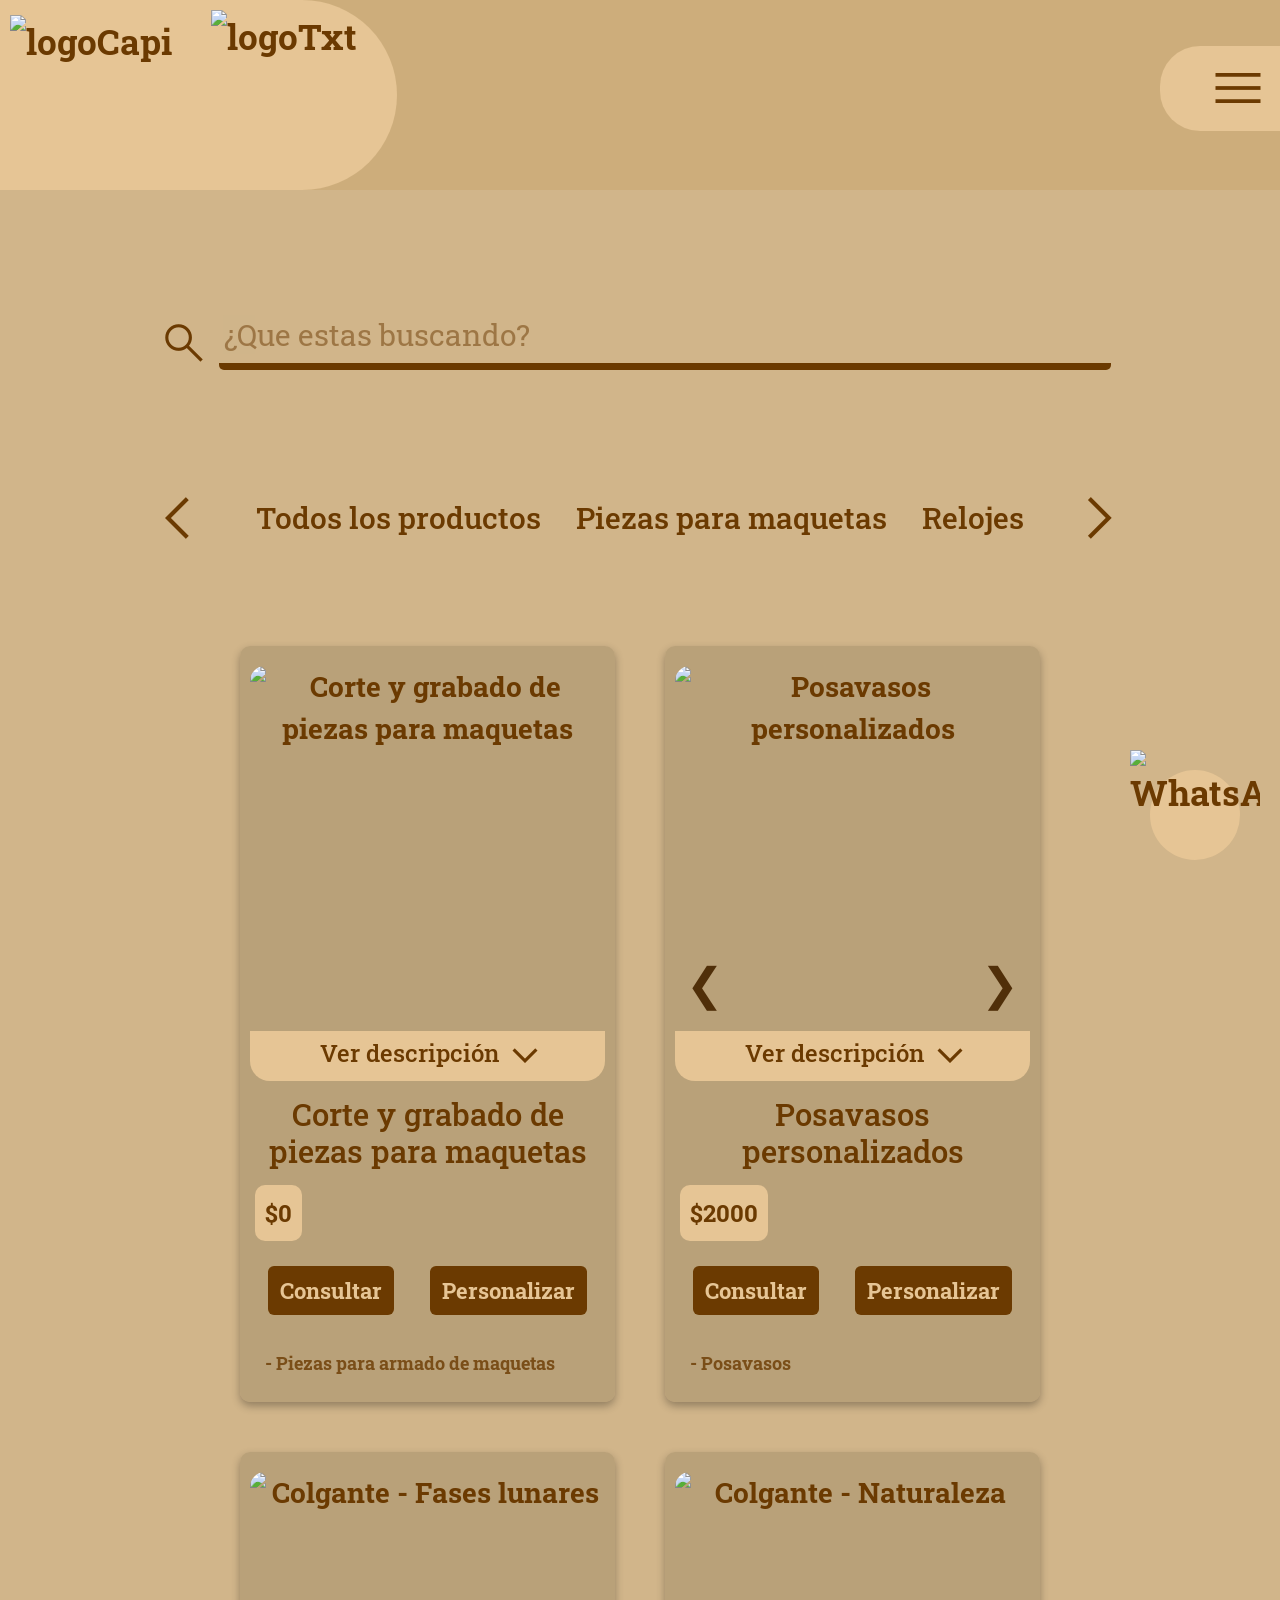
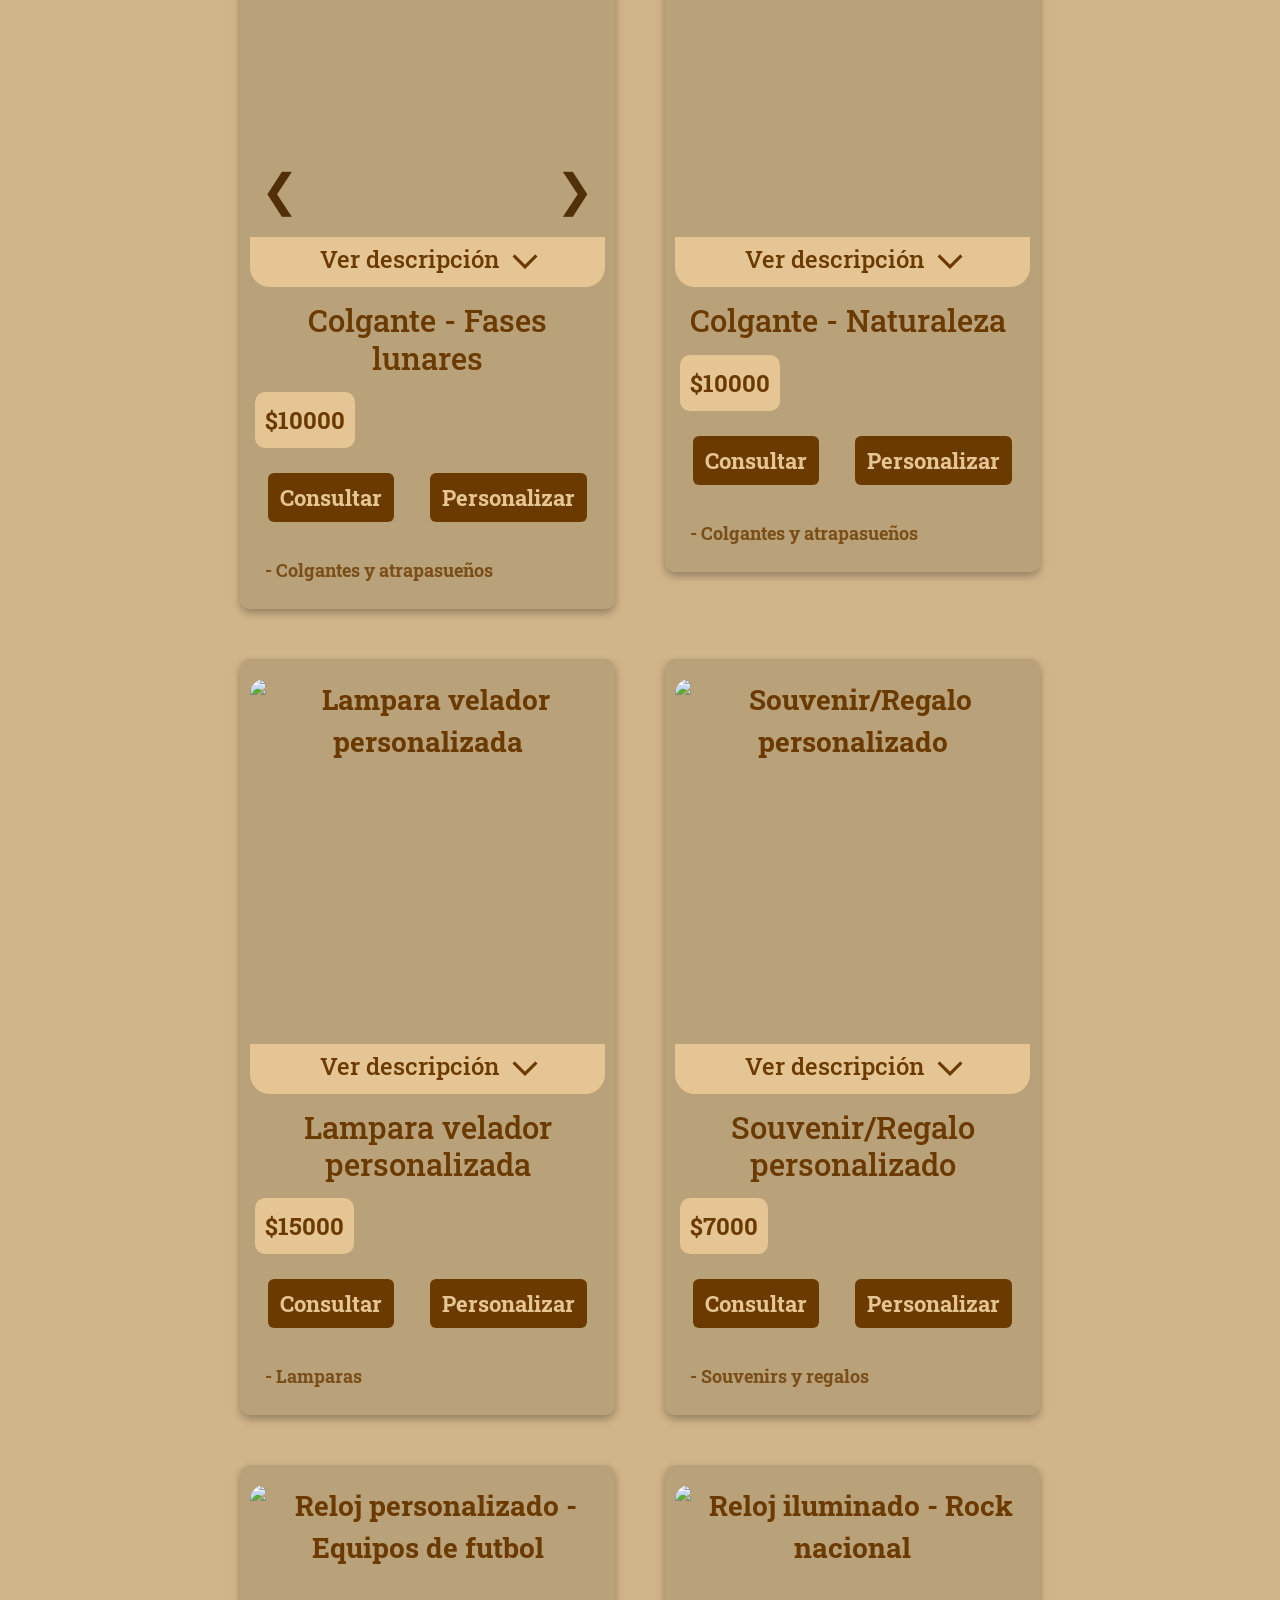
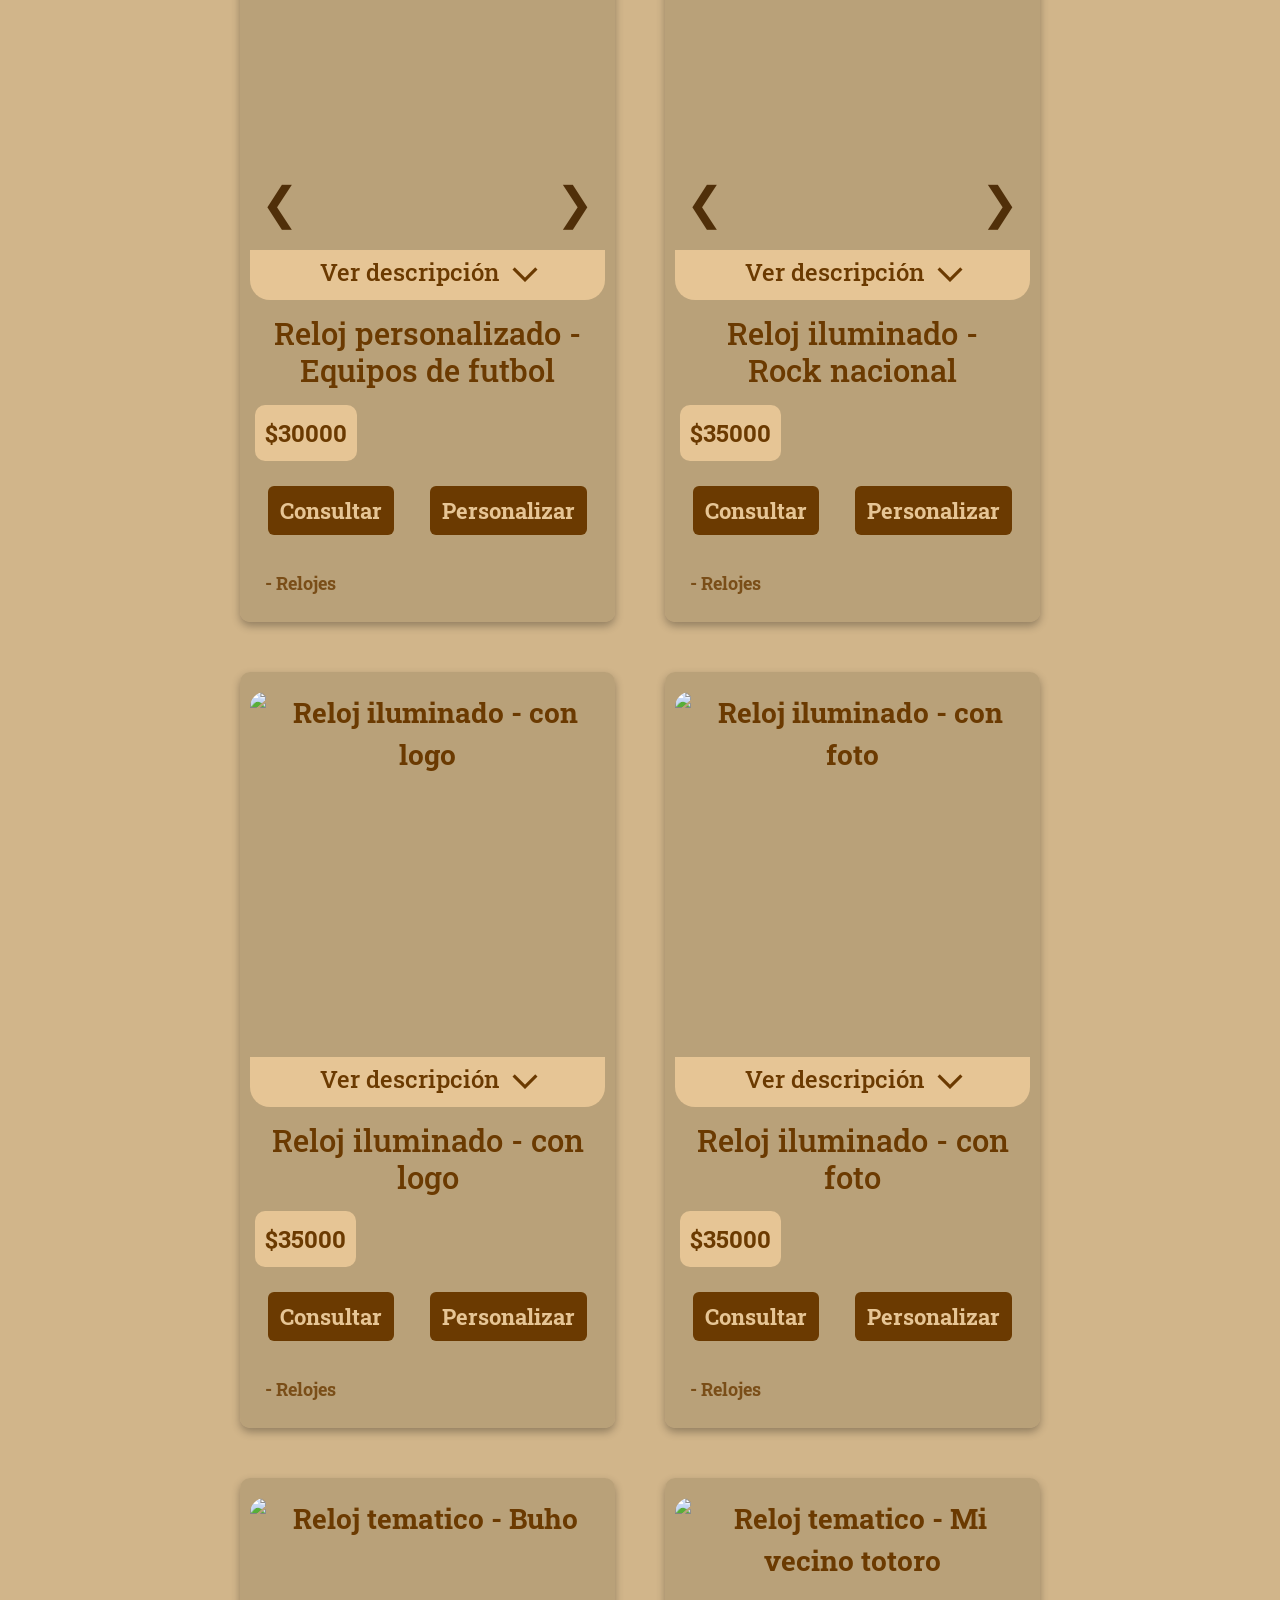
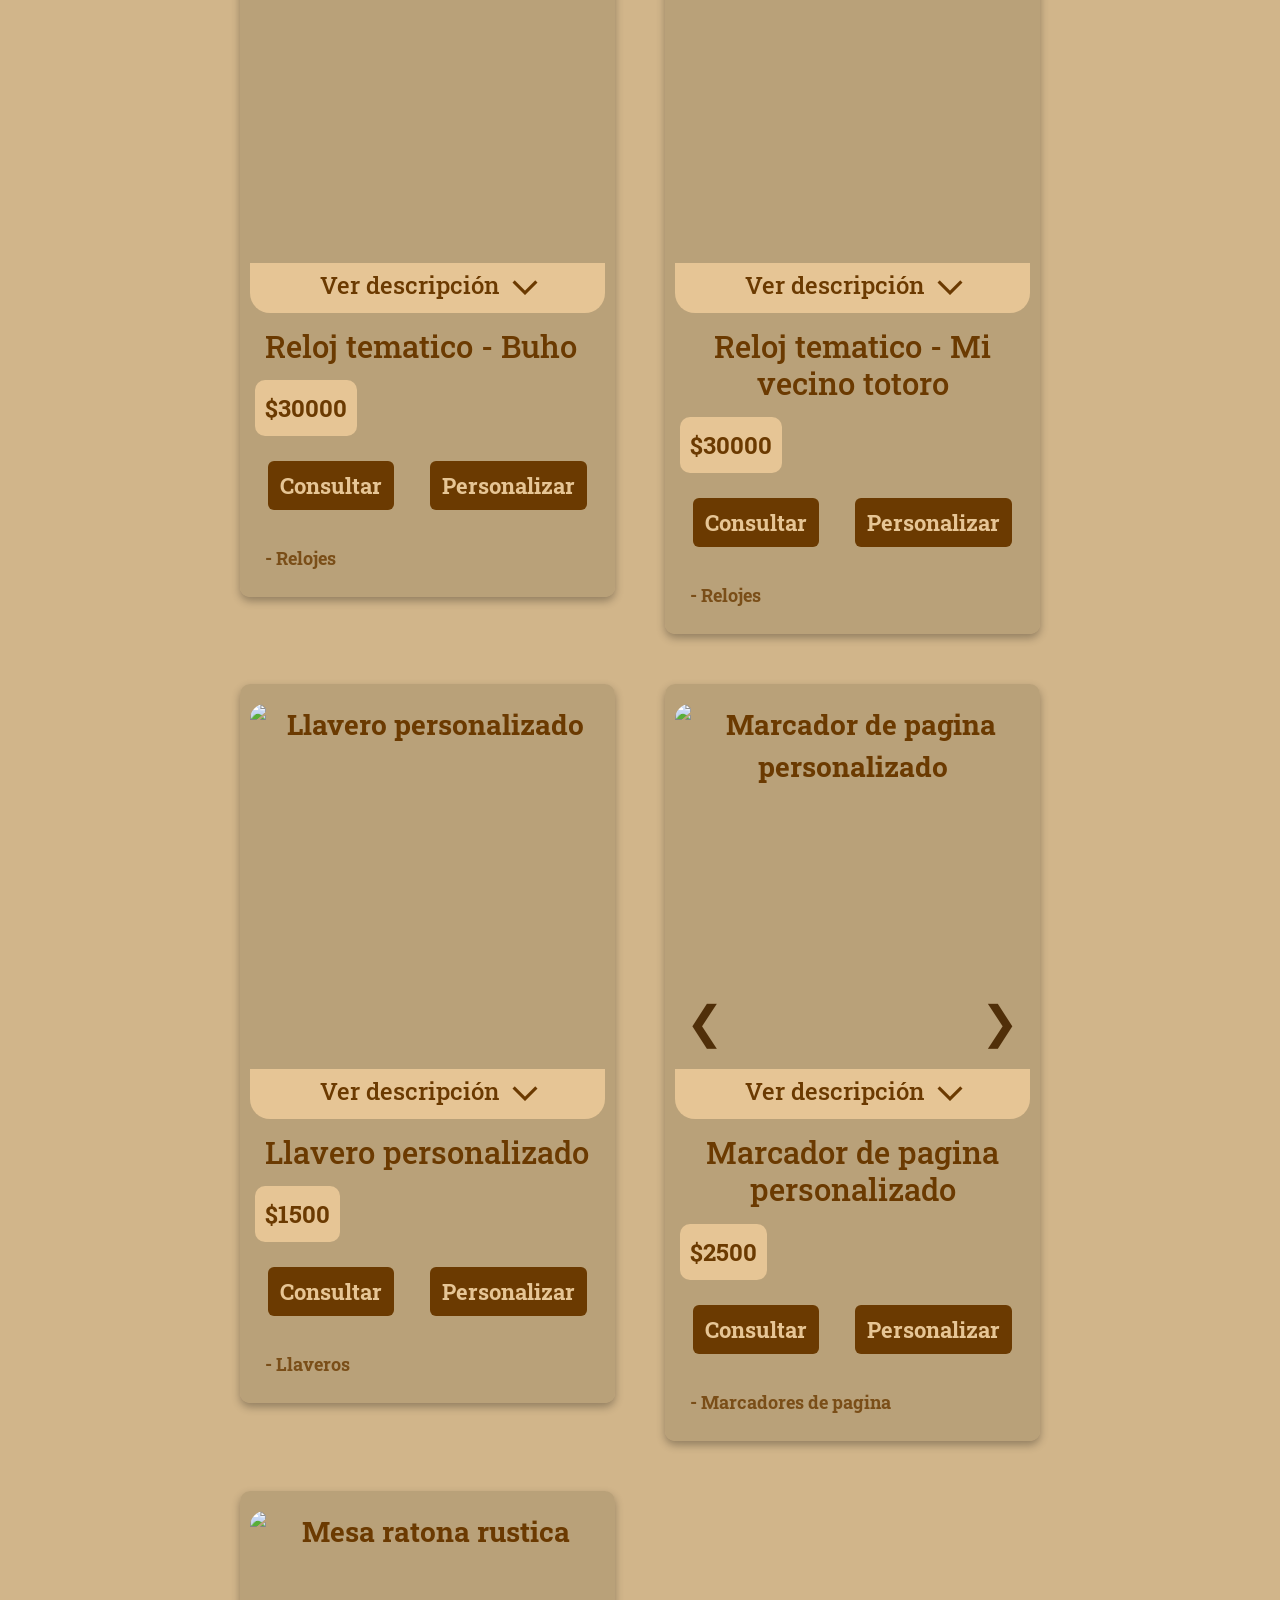
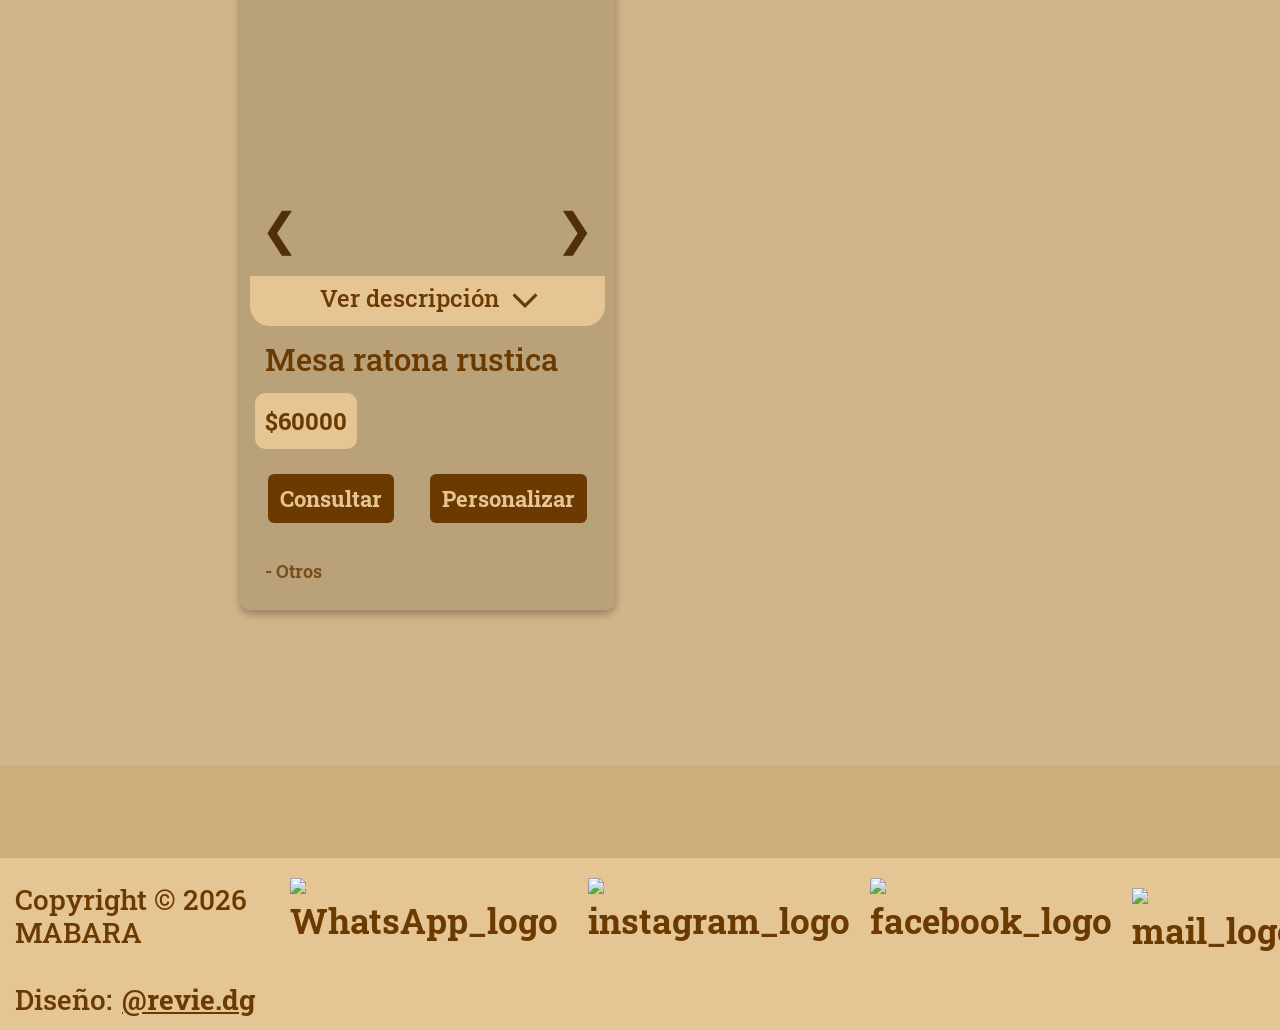
==== index.html @ 56edf9c5 "Create index.html" ====
<!DOCTYPE html>
<html lang="en">

<head>
    <meta charset="UTF-8">
    <meta name="viewport" content="width=device-width, initial-scale=1.0">
    <title>MABARA - Catalogo</title>
    <link rel="icon" type="image/png" sizes="32x32" href="./css/media/logoFavicon.png" />
    <link rel="stylesheet" href="./css/style.css" />

    <link href="https://cdn.jsdelivr.net/npm/bootstrap@5.3.8/dist/css/bootstrap.min.css" rel="stylesheet"
        integrity="sha384-sRIl4kxILFvY47J16cr9ZwB07vP4J8+LH7qKQnuqkuIAvNWLzeN8tE5YBujZqJLB" crossorigin="anonymous">
    <script src="https://cdn.jsdelivr.net/npm/bootstrap@5.3.8/dist/js/bootstrap.bundle.min.js"
        integrity="sha384-FKyoEForCGlyvwx9Hj09JcYn3nv7wiPVlz7YYwJrWVcXK/BmnVDxM+D2scQbITxI"
        crossorigin="anonymous"></script>

    <link href="https://fonts.googleapis.com/css2?family=Material+Symbols+Outlined" rel="stylesheet" />
</head>

<body class="bodyStyle" data-page="index">
    <header id="header">
        <nav>
            <div id="logoCapiNav">
                <a href="/index.html">
                    <img src="./css/media/logoCapi.png" alt="logoCapi" id="logoCapi">
                </a>

                <a href="/index.html">
                    <img src="./css/media/logoTxt.png" alt="logoTxt" id="logoTxt">
                </a>
            </div>
            <ul id="accesosNav">
                <li>
                    <a class="accesos" href="index.html" data-link="index">Inicio</a>
                </li>
                <li>
                    <a class="accesos" href="entregas.html" data-link="entregas">Entregas</a>
                </li>
                <li>
                    <a class="accesos" href="nosotros.html" data-link="nosotros">Nosotros</a>
                </li>
            </ul>
            <ul target="_blank" aria-label="menuIcon" id="menuIconDiv">
                <button id="btnMenuIcon" data-bs-toggle="modal" data-bs-target="#modalMenu"
                    style="background-color: transparent; border: transparent;">
                    <span id="menuIcon" class="material-symbols-outlined">
                        menu
                    </span>
                </button>
            </ul>
            <div id="redesNav">
                <a id="logoWpp" style="font-size: small !important; margin-left: 25px;"
                    href="https://api.whatsapp.com/send/?phone=5491126848312" target="_blank" rel="noopener noreferrer">
                    <img src="./css/media/logoWpp.png" alt="whatsapp" class="redesSociales">
                </a>
                <a style="font-size: small !important;" href="https://www.instagram.com/mabara.ar" target="_blank"
                    rel="noopener noreferrer">
                    <img src="./css/media/logoIg.png" alt="instagram" class="redesSociales">
                </a>
                <a style="font-size: small !important;" href="https://www.facebook.com/mabara.art" target="_blank"
                    rel="noopener noreferrer">
                    <img src="./css/media/logoFb.png" alt="facebook" class="redesSociales"
                        style="width: 65px; height: 55px;">
                </a>
                <a style="font-size: small !important;"
                    href="https://mail.google.com/mail/?view=cm&fs=1&to=mabara.contacto@gmail.com" target="_blank"
                    rel="noopener noreferrer">
                    <img src="./css/media/logoMail.png" alt="gmail" class="redesSociales">
                </a>
            </div>
        </nav>

        <div class="modal fade" id="modalMenu" data-bs-keyboard="false" tabindex="-1"
            aria-labelledby="staticBackdropLabel" aria-hidden="true">
            <div class="modal-dialog modal-dialog-centered">
                <div class="modal-content" style="background-color: #CDAD7B;">
                    <div class="modal-header">
                        <h1 class="modal-title fs-5" id="staticBackdropLabel"
                            style="font-family: 'Roboto Slab', serif; font-size: 28px !important; color: #6B3A01;">
                            Menu</h1>
                        <button data-bs-dismiss="modal" aria-label="Close"
                            style="position: absolute; right: 0; cursor: pointer; background-color: transparent; border: transparent;">
                            <span id="iconCloseModal" class="material-symbols-outlined">
                                close
                            </span>
                        </button>
                    </div>
                    <div class="modal-body">
                        <ul id="accesosNavModal">
                            <li style="padding: 20px;">
                                <a class="accesos" href="index.html" data-link="index">Inicio</a>
                            </li>
                            <li style="padding: 20px;">
                                <a class="accesos" href="entregas.html" data-link="entregas">Entregas</a>
                            </li>
                            <li style="padding: 20px;">
                                <a class="accesos" href="nosotros.html" data-link="nosotros">Nosotros</a>
                            </li>
                        </ul>
                    </div>
                    <div class="modal-footer justify-content-center">
                        <button id="btnCloseModal" data-bs-dismiss="modal" aria-label="Close">Cerrar</button>
                    </div>
                </div>
            </div>
        </div>
    </header>

    <main id="mainDiv">

        <section id="divCatalogo">

            <div id="divSearch">
                <span class="material-symbols-outlined">
                    search
                </span>
                <input id="inputSearch" type="search" placeholder="¿Que estas buscando?">
            </div>

            <div id="divControlesCategorias" style="display: inline-flex; width: 80%;">
                <button id="btnPrevCategoria" class="material-symbols-outlined" onclick="scrollCategorias(-200)">
                    <span id="iconoPrevCat" class="material-symbols-outlined">
                        arrow_back_ios
                    </span>
                </button>
                <div id="divCategorias">
                    <h1 class="categoriaSt item-categoria">Todos los productos</h1>
                    <h1 class="categoriaSt item-categoria">Piezas para maquetas</h1>
                    <h1 class="categoriaSt item-categoria">Relojes</h1>
                    <h1 class="categoriaSt item-categoria">Lamparas</h1>
                    <h1 class="categoriaSt item-categoria">Llaveros</h1>
                    <h1 class="categoriaSt item-categoria">Marcadores de pagina</h1>
                    <h1 class="categoriaSt item-categoria">Porta celulares</h1>
                    <h1 class="categoriaSt item-categoria">Posavasos</h1>
                    <h1 class="categoriaSt item-categoria">Colgantes y atrapasueños</h1>
                    <h1 class="categoriaSt item-categoria">Souvenirs y regalos</h1>
                    <h1 class="categoriaSt item-categoria">Otros</h1>
                </div>
                <button id="btnNextCategoria" class="material-symbols-outlined" onclick="scrollCategorias(200)">
                    <span id="iconoNextCat" class="material-symbols-outlined">
                        arrow_forward_ios
                    </span>
                </button>
            </div>


            <div id="productosContainer" class="productos"></div>

            <dialog id="lightboxNativo"
                style="border:none; border-radius:12px; padding:0; background: transparent; overflow: hidden;">
                <div style="position:relative; display: flex; flex-direction: column; align-items: center;">
                    <span id="cerrarLightbox"
                        style="position:absolute; right:15px; top:5px; cursor:pointer; font-size:40px; color: red; z-index: 10;">&times;</span>
                    <img id="imgGrande" src=""
                        style="max-width:95vw; max-height:90vh; object-fit: contain; display:block; border-radius: 8px;">
                </div>
            </dialog>

            <div id="sinResultados" class="mt-5">
                <h1 style="width: 100%;" class="titulo-error">No se encontró ningún producto :(</h1>
                <p id="txtSecundarioSr">Intenta con otra categoría o busca otra cosa.</p>
            </div>

        </section>

    </main>

    <footer id="footer">
        <div id="copyrightDiv">
            <h1 style="width: 100%; padding: 15px; font-size: 28px !important;">Copyright © 2026
                MABARA<br><br>Diseño:<a style="font-size: 28px !important; text-decoration: underline !important;"
                    href="https://www.instagram.com/revie.dg" target="_blank" rel="noopener noreferrer">@revie.dg</a>
            </h1>
            <div style="display: inline-flex; padding-right: 60px;">
                <a href="https://api.whatsapp.com/send/?phone=5491126848312" target="_blank" rel="noopener noreferrer">
                    <img class="redesSociales" src="./css/media/logoWpp.png" alt="WhatsApp_logo"
                        style="width: 50px; height: 50px; margin-bottom: 45px;">
                </a>
                <a href="https://www.instagram.com/mabara.ar" target="_blank" rel="noopener noreferrer">
                    <img class="redesSociales" src="./css/media/logoIg.png" alt="instagram_logo"
                        style="width: 60px; height: 55px; padding-left: 10px; margin-bottom: 45px;">
                </a>
                <a href="https://www.facebook.com/mabara.art" target="_blank" rel="noopener noreferrer">
                    <img class="redesSociales" src="./css/media/logoFb.png" alt="facebook_logo"
                        style="width: 65px; height: 55px; margin-bottom: 45px;">
                </a>
                <a href="https://mail.google.com/mail/?view=cm&fs=1&to=mabara.contacto@gmail.com" target="_blank"
                    rel="noopener noreferrer">
                    <img class="redesSociales" src="./css/media/logoMail.png" alt="mail_logo"
                        style="width: 50px; height: 50px; padding-top: 10px; margin-bottom: 45px;">
                </a>
            </div>
        </div>
    </footer>

    <a id="wpp" href="https://api.whatsapp.com/send/?phone=5491126848312&text&type=phone_number&app_absent=0"
        class="whatsapp-float" target="_blank" aria-label="Chat en WhatsApp">
        <img src="./css/media/logoWppFixed.png" alt="WhatsApp" loading="lazy">
    </a>

    <a target="_blank" aria-label="toTopIcon">
        <span id="toTopIcon" class="material-symbols-outlined toTopIcon">
            arrow_upward
        </span>
    </a>

    <script src="./code.js"></script>
</body>

</html>
---- css/style.css ----
@import url('https://fonts.googleapis.com/css2?family=Roboto+Slab:wght@100..900&family=Rokkitt:ital,wght@0,100..900;1,100..900&display=swap');

.bodyStyle {
    background-color: #D1B58A;
    /* acomodar el foooter */
    min-height: 100vh;
    display: flex;
    flex-direction: column;
    position: relative;
}

.activo {
    color: #E6C595 !important;
    background-color: #6B3A01 !important;
    padding: 15px;
    border-radius: 15px;
}

#header {
    background-color: #CDAD7B;
    width: 100%;
    height: 190px;
    top: 0;
    left: 0;
    right: 0;
    position: absolute;
    display: flex;
}

#logoCapiNav {
    position: absolute;
    left: 0;
    height: 100%;
    width: max-content;
    background-color: #E6C595;
    border-top-right-radius: 95px;
    border-bottom-right-radius: 95px;
}

#logoCapi {
    height: 85%;
    width: auto;
    margin-top: 15px;
}

#logoTxt {
    height: 35%;
    width: auto;
    margin-top: 5px;
    margin-left: 10px;
    padding-right: 30px;
}

a,
ul {
    list-style: none;
    text-decoration: none !important;
    color: #6B3A01 !important;
    font-size: 35px;
    font-family: 'Roboto Slab', serif;
    font-weight: 700;
    border-radius: 15px;
    padding: 10px;
    transition: all 0.4s ease;
}

.accesos:hover {
    color: #E6C595 !important;
    background-color: #6B3A01 !important;
    padding: 15px;
    border-radius: 15px;
}

#accesosNavModal{
    display: flex;
    flex-direction: column;
    align-items: center;
    justify-content: center;
}

#menuIconDiv {
    display: none;
    position: absolute;
    right: 0;
    top: 24%;
    height: 45%;
    width: min-content;
    max-width: 200px;
    background-color: #E6C595;
    border-bottom-right-radius: 0px;
    border-top-right-radius: 0px;
    border-top-left-radius: 40px;
    border-bottom-left-radius: 40px;
    align-items: center;
    justify-content: center;
    cursor: pointer;
}

#menuIcon {
    display: flex;
    font-size: 60px !important;
    color: #6B3A01 !important;
    cursor: pointer;
    margin-left: 10%;
    transition: all 0.3s ease;
    border-radius: 15px;
    padding: 3px;
}

#menuIcon:hover {
    scale: 0.92;
}

#btnMenuIcon:focus {
    outline: none !important;
    box-shadow: none !important;
}

#accesosNav {
    position: absolute;
    margin-left: 650px;
    display: flex;
    align-items: center;
    gap: 65px;
    margin-top: 60px;
}

#accesosNavMobile {
    display: none;
    background-color: #CDAD7B;
    width: 100%;
    height: max-content;
    margin-top: 290px;
    border-radius: 0px;
    text-align: center;
    align-items: center;
}

#redesNav {
    position: absolute;
    right: 0;
    top: 115px;
    display: flex;
    width: max-content;
    height: 75px;
    background-color: #E6C595;
    margin-top: 75px;
    border-bottom-left-radius: 40px;
}

.redesSociales {
    height: 90%;
    width: auto;
    transition: all 0.3s ease;
}

.redesSociales:hover {
    transform: scale(1.15);
}

#mainDiv {
    display: flex;
    flex-direction: column;
    width: 100%;
    height: max-content;
    /* Ajustado para que no choque con el header */
    margin-bottom: 350px;
    justify-content: center;
    align-items: center;
    /* Esto centra verticalmente el slide */
    text-align: center;
    padding: 20px;
    /* Un poco de aire a los costados en celular */
}

#slideDiv {
    display: flex;
    flex-direction: column;
    justify-content: center;
    /* Centra contenido verticalmente */
    align-items: center;
    /* RESPONSIVIDAD: */
    width: 90%;
    /* Ocupa todo lo disponible... */
    max-width: 570px;
    /* ...hasta llegar a 700px */
    height: auto;
    /* Altura automática según el contenido */
    padding-bottom: 40px;
    /* Espacio para el texto de abajo */
    background-color: #b09871be;
    border-radius: 45px;
    box-shadow: 0 10px 20px rgba(0, 0, 0, 0.1);
    /* Sombra suave opcional */
    margin-top: 350px;
    margin-bottom: 350px;
}

#tituloSlide {
    color: #6B3A01;
    font-size: 30px !important;
    font-family: 'Roboto Slab', serif;
    padding-top: 70px;
}

.imgTxt {
    color: #6B3A01;
    font-size: 15px;
    font-family: 'Roboto Slab', serif;
    padding: 10px;
}

h5 {
    color: #6B3A01 !important;
    font-size: 30px !important;
    font-family: 'Roboto Slab', serif;
    padding: 7px;
    width: max-content;
    background-color: #CDAD7B;
    border-radius: 10px;
}

h1 {
    color: #6B3A01 !important;
    font-size: 30px !important;
    font-family: 'Roboto Slab', serif;
    margin: 0;
    /* elimina el espacio extra por defecto */
    padding: 5px 10px;
    /* menos padding vertical */
    width: max-content;
}

/* Quitamos el ancho fijo del item para que la animación sea fluida */
.imgSlide {
    /* Quitamos el padding gigante de 70px que achicaba mucho la foto */
    width: 100%;
    max-width: 650px;
    /* Tamaño máximo de la foto en escritorio */
    height: auto;
    max-height: 600px;
    /* Para que no sean eternas de alto */
    object-fit: contain;
    /* Asegura que se vea la foto entera */
    margin: 0 auto;
    /* Centrar */
    padding: 20px;
    /* Padding más moderado */
    border-radius: 60px !important;
    /* Bordes un poco redondeados a la foto */
    padding: 70px;
}

#textoFooter {
    color: #6B3A01;
    font-family: 'Roboto Slab', serif;
    font-weight: bold;
    font-size: 30px;
    margin-top: 10px;
    margin-bottom: 20px;
    background-color: #E6C595;
    width: 85%;
    border-radius: 25px;
    padding: 20px;
}

#divCatalogo {
    margin-top: 350px;
    width: 100%;
    height: max-content;
    display: flex;
    flex-direction: column;
    text-align: center;
    align-items: center;
    justify-content: center;
    justify-items: center;
}

.material-symbols-outlined {
    color: #6B3A01 !important;
    font-size: 50px !important;
    cursor: default;
}

#inputSearch {
    height: 55px;
    width: 80%;
    border: none;
    border-bottom: 7px solid #6B3A01;
    border-radius: 5px;
    margin: 10px;
    background-color: transparent;
    font-size: 30px;
    color: #6B3A01;
    font-family: 'Roboto Slab', serif;
    padding-left: 5px;
    padding-bottom: 10px;
}

#inputSearch:focus {
    outline: none !important;
}

#inputSearch::placeholder {
    color: #6b3a0196;
    font-size: 30px;
    opacity: 0.85;
}

#divSearch {
    display: flex;
    align-items: center;
    text-align: center;
    justify-content: center;
    width: 90%;
}

#divFiltrado {
    display: flex;
    height: min-content;
    width: min-content;
    background-color: #b098716c;
    margin-top: 60px;
    text-align: center;
    align-items: center;
    justify-content: center;
    justify-items: center;
    padding: 25px;
    border-radius: 50px;
}

.radioInpsSt {
    display: flex;
    border: 4px solid #6B3A01;
    border-radius: 10px;
    padding: 20px;
    width: max-content;
    height: auto;
    color: #6B3A01;
    font-family: 'Roboto Slab', serif;
    font-weight: 700;
    font-size: 25px;
    margin-left: 20px;
}

.form-check-input {
    outline: none !important;
    /* Elimina el borde azul al enfocar */
    box-shadow: none !important;
    /* Elimina la sombra al enfocar */
    border-color: #8B7B53 !important;
    cursor: pointer;
}

.form-check-input:checked {
    background-color: #6B3A01 !important;
    border: 2px solid #E6C595 !important;
}

.categoriaSt {
    border-radius: 10px;
    height: min-content;
    white-space: wrap;
    margin: 0;
    padding: 10px;
    transition: all 0.3s ease;
}

.categoriaSt:hover {
    background-color: #6B3A01 !important;
    color: #E6C595 !important;
    cursor: pointer;
    border-radius: 10px;
    padding: 10px;
    white-space: nowrap;
}

#btnNextCategoria {
    margin-left: 20px;
    padding-top: 100px;
    background-color: transparent;
    border: none;
}

#btnPrevCategoria {
    margin-right: 20px;
    padding-top: 100px;
    background-color: transparent;
    border: none;
}

#btnNextCategoria:focus,
#btnPrevCategoria:focus {
    outline: none !important;
    box-shadow: none !important;
}

#iconoPrevCat {
    cursor: pointer;
    padding: 5px;
    padding-left: 15px;
    border-radius: 40px;
    transition: all 0.3s ease;
}

#iconoPrevCat:hover {
    scale: 1.2;
}


#iconoNextCat {
    cursor: pointer;
    padding: 5px;
    padding-left: 15px;
    border-radius: 40px;
    transition: all 0.3s ease;
}

#iconoNextCat:hover {
    scale: 1.2;
}

/* El contenedor principal de las categorías */
#divCategorias {
    margin-top: 100px;
    display: flex;
    /* Alinea los items en una fila */
    overflow-x: auto;
    /* Permite el scroll horizontal */
    overflow-y: hidden;
    /* Evita scroll vertical accidental */
    white-space: nowrap;
    /* Obliga a los items a quedarse en una sola línea */
    gap: 15px;
    /* Espacio entre cada categoría */
    padding: 10px 5px;
    /* Espacio para que no respire contra los bordes */

    /* Mejora el scroll en móviles */
    scroll-snap-type: x mandatory;
    scroll-behavior: smooth;
    -webkit-overflow-scrolling: touch;
}

/* Los items individuales (links o botones) */
.item-categoria {
    flex: 0 0 auto;
    /* IMPORTANTE: evita que los botones se achiquen */
    scroll-snap-align: start;
    /* Hace que el item "encaje" al scrollear */
    display: inline-block;
}

/* Para Chrome, Safari y Opera */
#divCategorias::-webkit-scrollbar {
    display: none;
}

/* Para IE, Edge y Firefox */
#divCategorias {
    -ms-overflow-style: none;
    /* IE and Edge */
    scrollbar-width: none;
    /* Firefox */
}

#btnCloseModal{
    font-family: 'Roboto Slab', serif;
    font-size: 25px;
    background-color: transparent;
    border: 2px solid #6B3A01;
    padding: 15px;
    color: #6B3A01;
    border-radius: 10px;
    transition: all 0.3s ease;
    font-weight: 700;
}

#btnCloseModal:hover {
    background-color: #6B3A01;
    color: #E6C595 !important;
    border: 2px solid #6B3A01;
}

#btnViewCategorias {
    font-family: 'Roboto Slab', serif;
    margin-top: 70px;
    font-size: 24px;
    font-weight: 600;
    padding: 10px;
    color: #E6C595;
    background-color: #6B3A01;
    border: none;
    border-radius: 15px;
    box-shadow: 0 4px 8px rgba(0, 0, 0, 0.3);
    transition: all 0.3s ease;
}

#btnViewCategorias:hover {
    transform: scale(0.95);
}

#iconCloseModal{
    cursor: pointer;
    transition: all 0.3s ease;
}

#iconCloseModal:hover{
  rotate: 90deg;
}

/* css productos */

.categoriaTag {
    display: flex;
    font-size: 18px;
    color: #6B3A01;
    opacity: 0.8;
    margin-top: 10px;
    padding: 15px;
}

.productos {
    margin-top: 60px;
    display: grid;
    gap: 50px;
    flex-wrap: wrap;
    /* permite que se apilen en varias filas */
    justify-content: center;
    padding: 30px;
}

.producto {
    position: relative;
    flex: 1 1 150px;
    /* ocupa mínimo 200px y se adapta */
    max-width: 350px;
    height: max-content;
    background-color: #b09871b0;
    border-radius: 10px;
    padding: 15px;
    text-align: center;
    justify-items: center;
    cursor: default;
    transition: transform 0.3s ease;
    font-family: 'Roboto Slab', serif;
    font-weight: 700;
    color: #6B3A01;
    font-size: 28px !important;
    padding: 10px;
    box-shadow: 0 4px 8px rgba(0, 0, 0, 0.3);
}

.producto:hover {
    transform: scale(1.03);
    box-shadow: 0 8px 16px rgba(0, 0, 0, 0.4);
}

.descProducto {
    width: 100%;
    height: max-content;
    background-color: #E6C595;
    text-align: center;
    border-bottom-right-radius: 20px;
    border-bottom-left-radius: 20px;
}

.descProducto:hover {
    cursor: pointer !important;
    border: 2px solid #6B3A01 !important;
    border-top: 0px !important;
}

.descProducto:hover .iconoDescProducto {
    cursor: pointer !important
}

/* Esto oscurece el fondo cuando el modal está abierto */
#lightboxNativo::backdrop {
    background-color: rgba(0, 0, 0, 0.61);
    backdrop-filter: blur(4px);
}

.txtDesc {
    font-size: 20px !important;
    padding: 15px;
    width: 95%;
    /* Ocupa el ancho disponible */

    text-align: start !important;

    /* 2. Control de apilamiento (envoltura) */
    white-space: pre-line;
    /* Asegura que el texto salte de línea */
    overflow-wrap: break-word;
    /* Rompe palabras largas si es necesario */
    word-break: break-word;
    /* Compatibilidad adicional */

    /* 3. Opcional: Box-sizing */
    box-sizing: border-box;
    /* Asegura que el padding no agrande el ancho total */

    display: none;
    /* Oculto por defecto */

    /* --- CAMBIOS PARA QUE FLOTE --- */
    position: absolute;
    /* Lo saca del flujo y deja de empujar */
    z-index: 100;
    /* Asegura que esté por encima de los botones */
    left: 0;
    /* Alineado a la izquierda del padre */
    background-color: #E6C595;
    /* Usa el mismo color beige de tu card */
    border-radius: 20px;
    /* Opcional: para que combine con las esquinas */
    box-shadow: 0px 10px 15px rgba(0, 0, 0, 0.1);
    /* Opcional: para dar efecto de profundidad */

    /* centrado*/
    left: 0;
    right: 0;
    margin: 0 auto;

    margin-top: 10px;
}

.txtDesc:hover {
    border: 1px solid #6B3A01 !important;
}

#descIconYTextoDiv {
    display: inline-flex;
    cursor: pointer !important
}

#btnTxtVerDesc {
    padding-top: 8px;
    padding-left: 15px;
    font-size: 24px !important;
    cursor: pointer !important;
}

.producto img {
    left: 0;
    width: 100%;
    height: 365px;
    border-top-right-radius: 15px;
    border-top-left-radius: 15px;
    margin-top: 10px;
}

.producto img:hover {
    cursor: zoom-in;
}

.producto p {
    padding: 10px;
    margin: 5px;
    background-color: #E6C595;
    border-radius: 10px;
    width: max-content;
    font-size: 24px !important;
}

.producto h2 {
    padding: 10px;
    margin: 5px;
    border-radius: 10px;
    width: fit-content;
    font-size: 31px !important;
}

.botones {
    display: flex;
    justify-content: space-around;
    margin-top: 15px;
}

.btnProducto {
    background-color: #6B3A01;
    color: #E6C595 !important;
    padding: 8px 12px;
    border-radius: 6px;
    text-decoration: none;
    transition: all 0.3s ease;
    margin: 10px;
    font-size: 22px !important;
}

.btnProducto:hover {
    transform: scale(0.93);
}

.whatsapp-float {
    position: fixed;
    bottom: 40px;
    right: 40px;
    z-index: 999;
    background-color: #E6C595;
    width: 90px;
    height: 90px;
    border-radius: 50%;
    display: flex;
    justify-content: center;
    align-items: center;
    transition: transform 0.3s ease;
}

.whatsapp-float img {
    width: 130px;
    height: 130px;
}

.whatsapp-float:hover {
    transform: scale(1.1);
}

.fade-slide {
    animation: fadeSlide 0.5s ease-in-out;
}

@keyframes fadeSlide {
    from {
        opacity: 0;
        transform: translateX(30px);
    }

    to {
        opacity: 1;
        transform: translateX(0);
    }
}

#toTopIcon {
    background-color: #6B3A01;
    border-radius: 60%;
    font-size: 55px !important;
    padding: 5px;
    cursor: pointer;
    position: fixed;
    color: #E6C595 !important;
    right: 50px;
    bottom: 150px;
    transition: all 0.3s ease;
}

#toTopIcon:hover {
    transform: scale(0.93);
}

.titulo-error {
    color: #6B3A01;
    font-family: 'Roboto Slab', serif;
    font-size: 40px;
    font-weight: bold;
    flex-wrap: wrap;
}

#sinResultados {
    display: none;
    background-color: #b0987148;
    padding: 20px;
    border-radius: 25px;
    max-width: 90%;
    text-align: center;
    justify-content: center;
    align-items: center;
}

#txtSecundarioSr {
    color: #6B3A01;
    font-family: 'Roboto Slab', serif;
    font-size: larger;
}

#footer {
    position: absolute;
    bottom: 0;
    width: 100%;
    background-color: #CDAD7B;
    height: 265px;
    display: flex;
}

#copyrightDiv {
    margin-top: auto;
    display: inline-flex;
    bottom: 0;
    left: 0;
    width: max-content;
    height: 65%;
    background-color: #E6C595;
    border-top-right-radius: 70px;
    text-align: left;
    padding-top: 10px;
}

#mainDivNosotros {
    display: flex;
    align-items: center;
    justify-content: center;
    text-align: center;
    margin-bottom: 100px;
}

#divMainContacto {
    display: flex;
    flex-direction: column;
    width: 35%;
    text-align: center;
    align-items: center;
    margin-right: 10%;
}

#divContactoRedes {
    display: flex;
    flex-direction: column;
    margin-top: 50px;
    background-color: #6b3a01;
    align-items: center;
    padding: 15px;
    border-radius: 35px;
    width: 100%;
}

.listaRedesContacto {
    color: #6B3A01 !important;
    background-color: #E6C595;
    font-size: 28px;
    width: max-content;
    padding: 15px;
}

#divMainMe {
    margin-top: 70px;
    margin-bottom: 450px;
    width: 80%;
    height: max-content;
    background-color: #6b3a011c;
    align-items: center;
    border-radius: 45px;
}

.divPuntoDeEncuentro {
    margin-left: 5%;
    margin-right: 5%;
    padding: 10px;
    width: 90%;
    height: max-content;
    background-color: #E6C595;
    text-align: start;
    border-radius: 25px;
    margin-top: 10px;
}

.titulosEntregasSt {
    background-color: #E6C595;
    padding: 10px;
    font-size: 30px !important;
    margin-top: 50px;
    border-radius: 15px;
    width: max-content;
    margin-left: 5%;
    margin-right: 5%;
    text-align: center;
}

.img-container {
    position: relative;
    width: 100%;
}

.img-producto-principal {
    width: 100%;
    display: block;
    cursor: pointer;
}

.flecha-nav {
    height: min-content;
    position: absolute;
    top: 50%;
    transform: translateY(420%);
    transition: all 0.3s ease;
    background: transparent;
    color: #502f09;
    border: none;
    cursor: pointer;
    font-size: 45px;
}

.flecha-nav:hover {
    color: #E6C595;
}

.flecha-izq {
    left: 5px;
}

.flecha-der {
    right: 5px;
}

#tituloNosDiv {
    width: 100%;
    height: min-content;
    margin-top: 350px;
    text-align: center;
}

#tituloNos {
    color: #6B3A01;
    font-family: 'Roboto Slab', serif;
    font-weight: 600;
}

/* Celulares (pantallas de tamaño chico) */
@media (min-width: 0px) and (max-width: 760px) {
    #redesNav {
        /*
        width: 100%;
        height: auto;
        align-items: center;
        justify-content: center;
        padding: 10px;
        border-radius: 0px;
        */
        display: none;
    }

    .producto {
        max-width: 325px;
    }

    .redesSociales {
        width: 55px;
        /* tamaño fijo para íconos */
        height: auto;
    }

    #menuIconDiv {
        display: flex;
    }

    #accesosNav {
        display: none;
    }

    #logoCapiNav {
        height: 100%;
    }

    #logoCapi {
        height: 60%;
        margin-top: 20%;
    }

    #logoTxt {
        display: none;
        /*
        margin-top: 60px;
        padding-right: 30px;
        */
    }

    #mainDiv {
        margin-top: 200px;
        margin-bottom: 450px;
    }

    #tituloSlide {
        font-size: 24px !important;
        width: fit-content;
        /* Título más chico en celular */
        padding-top: 30px;
    }

    #textoFooter {
        font-size: 24px;
    }

    #slideDiv {
        width: 85%;
        /* En celular ocupa casi todo el ancho */
        border-radius: 30px;
        margin-top: 150px;
        margin-bottom: 400px;
    }

    #divSearch {
        display: flex;
    }

    .item-categoria {
        /* --- LA CLAVE PARA QUE NO SE CORTEN --- */
        white-space: normal;
        /* Permite que el texto largo use 2 renglones */
        text-align: center;
        /* Centra el texto si se divide en dos líneas */
        max-width: 140px;
        /* Limita el ancho para forzar el salto de línea en nombres largos */
        line-height: 1.2;
        /* Reduce el espacio entre renglones del mismo item */
        font-size: 18px !important;
        /* Un tamaño más manejable para celulares */
    }

    .item-categoria:hover {
        /* --- LA CLAVE PARA QUE NO SE CORTEN --- */
        white-space: normal;
        /* Permite que el texto largo use 2 renglones */
        text-align: center;
        /* Centra el texto si se divide en dos líneas */
        max-width: 140px;
        /* Limita el ancho para forzar el salto de línea en nombres largos */
        line-height: 1.2;
        /* Reduce el espacio entre renglones del mismo item */
        font-size: 18px !important;
        /* Un tamaño más manejable para celulares */
    }

    #divControlesCategorias {
        width: 100% !important;
    }

    #divCategorias {
        width: 100% !important;
        font-size: 15px !important;
        margin-top: 50px;
    }

    #btnNextCategoria {
        padding-top: 50px;
    }

    #btnPrevCategoria {
        padding-top: 50px;
    }

    .imgSlide {
        padding: 10px;
        /* Menos padding en celular para que la foto se vea grande */
        max-width: 100%;
    }

    #inputSearch {
        font-size: 19px !important;
    }

    #inputSearch::placeholder {
        font-size: 19px !important;
    }

    #divFiltrado {
        flex-direction: column;
    }

    .radioInpsSt {
        flex-direction: column;
    }

    #divCatalogo {
        margin-top: 35px
    }

    #footer {
        height: 375px;
    }

    #copyrightDiv {
        height: max-content;
        width: 85%;
        flex-direction: column;
    }

    #toTopIcon {
        bottom: 70px;
        right: 50px;
    }

    .whatsapp-float {
        display: none;
    }

    #mainDivNosotros {
        flex-direction: column;
    }

    #divMainContacto {
        margin-top: 350px;
        width: 100%;
        margin-right: 0px;
    }

    #divContactoRedes {
        width: 100%;
        border-radius: 0px;
        align-items: center;
        text-align: center;
    }

    .listaRedesContacto {
        font-size: 26px;
        color: #E6C595 !important;
        background-color: transparent;
        padding: 0px;
    }

    #divMainMe {
        margin-top: 800px;
    }

    .mobileEntregas {
        width: 90%;
    }

    #divPuntoDeEncuentro {
        width: 80%;
    }

    #tituloNosDiv {
        margin-top: 300px;
    }

    #tituloNos {
        font-size: 35px !important;
        text-align: center;
    }

    #divMainMe {
        margin-top: 100px;
    }
}

/* columnas grid productos */

@media (min-width: 0px) and (max-width: 1000px) {
    .productos {
        grid-template-columns: repeat(1, 1fr);
        /* 1 columnas */
    }

    .item-categoria {
        /* --- LA CLAVE PARA QUE NO SE CORTEN --- */
        white-space: normal;
        /* Permite que el texto largo use 2 renglones */
        text-align: center;
        /* Centra el texto si se divide en dos líneas */
        max-width: 140px;
        /* Limita el ancho para forzar el salto de línea en nombres largos */
        line-height: 1.2;
        /* Reduce el espacio entre renglones del mismo item */
        font-size: 18px !important;
        /* Un tamaño más manejable para celulares */
    }

    .item-categoria:hover {
        /* --- LA CLAVE PARA QUE NO SE CORTEN --- */
        white-space: normal;
        /* Permite que el texto largo use 2 renglones */
        text-align: center;
        /* Centra el texto si se divide en dos líneas */
        max-width: 140px;
        /* Limita el ancho para forzar el salto de línea en nombres largos */
        line-height: 1.2;
        /* Reduce el espacio entre renglones del mismo item */
        font-size: 18px !important;
        /* Un tamaño más manejable para celulares */
    }
}

@media (min-width: 1001px) and (max-width: 1300px) {
    .productos {
        grid-template-columns: repeat(2, 1fr);
        /* 2 columnas */
    }
}

@media (min-width: 1301px) and (max-width: 1650px) {
    .productos {
        grid-template-columns: repeat(3, 1fr);
        /* 3 columnas */
    }
}

@media (min-width: 1651px) {
    .productos {
        grid-template-columns: repeat(4, 1fr);
        /* 4 columnas */
    }
}


/* Tablets (pantallas de tamaño medio) */
@media (min-width: 761px) and (max-width: 1400px) {
    #accesosNav {
        display: none;
    }

    .producto {
        max-width: 375px;
    }

    #redesNav {
        /*
        width: 100%;
        height: auto;
        align-items: center;
        justify-content: center;
        padding: 10px;
        border-radius: 0px;
        */
        display: none;
    }

    .redesSociales {
        width: 55px;
        /* tamaño fijo para íconos */
        height: auto;
    }

    #accesosNavMobile {
        display: none;
    }

    #logoCapiNav {
        height: 100%;
    }

    #mainDiv {
        margin-top: 250px;
    }

    #divCatalogo {
        margin-top: 35px
    }

    #divFiltrado {
        flex-direction: column;
    }

    .radioInpsSt {
        flex-direction: column;
    }

    #slideDiv {
        margin-top: 150px;
    }

    #mainDivNosotros {
        flex-direction: column;
    }

    #divMainContacto {
        margin-top: 350px;
        width: 100%;
        margin-right: 0px;
    }

    #divContactoRedes {
        width: 60%;
    }

    .listaRedesContacto {
        font-size: 28px;
    }

    #divMainMe {
        margin-top: 800px;
    }

    #tituloNosDiv {
        margin-top: 700px;
    }

    #tituloNos {
        font-size: 40px !important;
        text-align: center;
    }

    #divMainMe {
        margin-top: 100px;
    }

    #menuIconDiv {
        display: flex;
    }
}


/* Pantallas grandes */
@media (min-width: 1401px) {
    #accesosNav {
        display: flex;
    }

    .producto {
        max-width: 375px;
    }

    #logoCapiNav {
        height: 100%;
    }

    #menuIconDiv {
        display: none;
    }

    #menuIcon {
        display: none;
    }
}
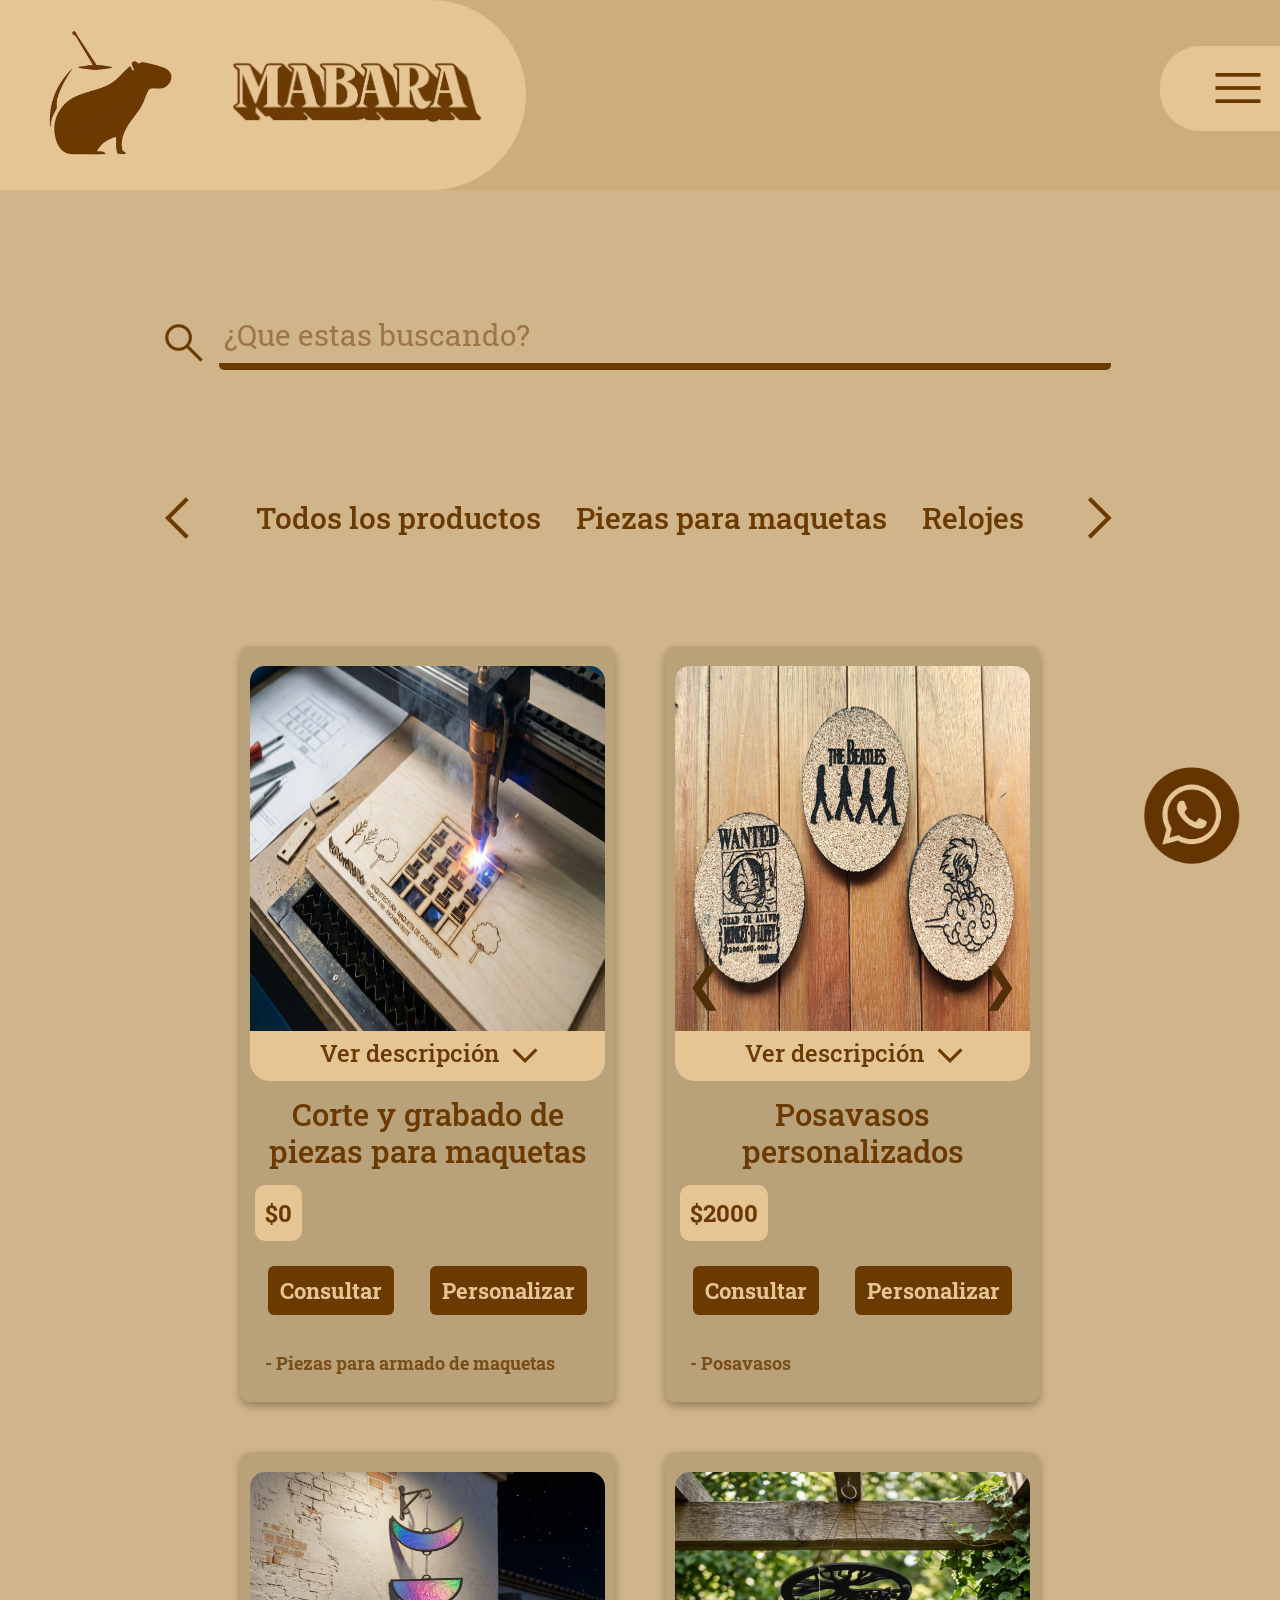
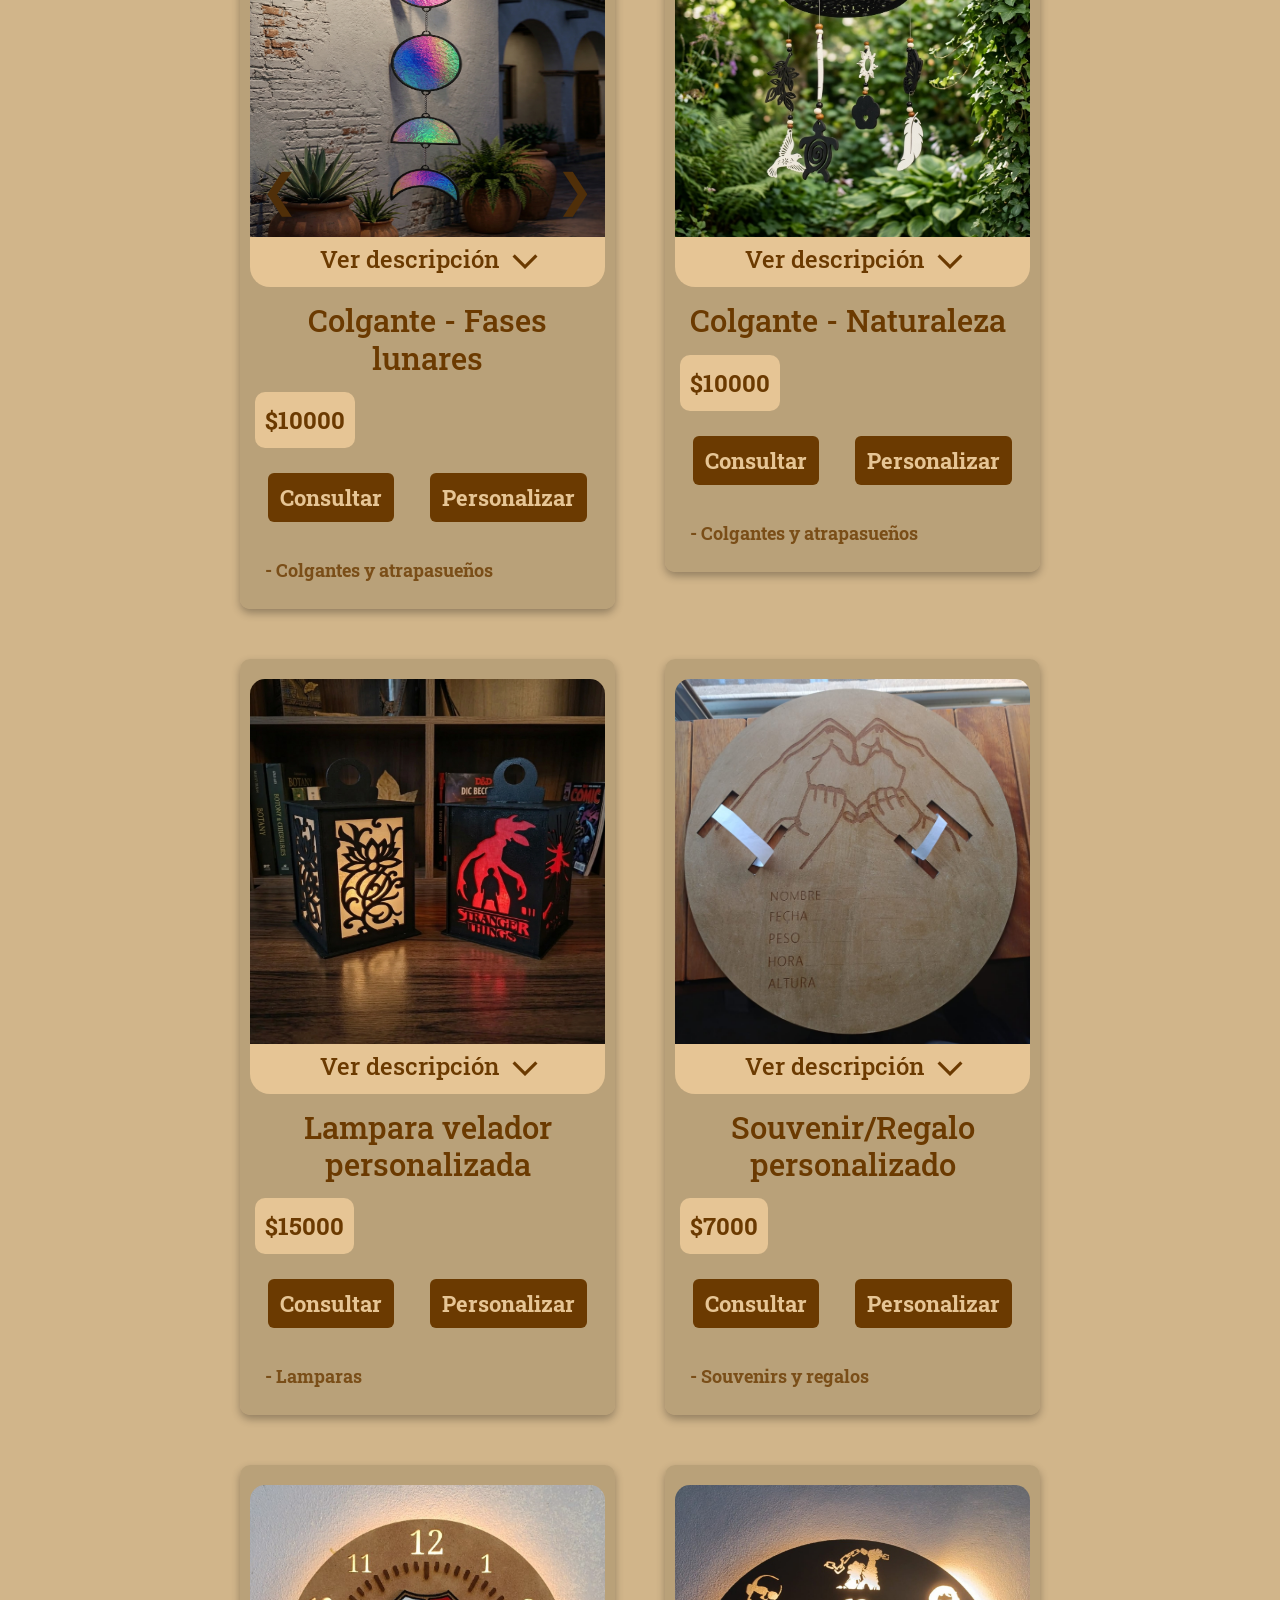
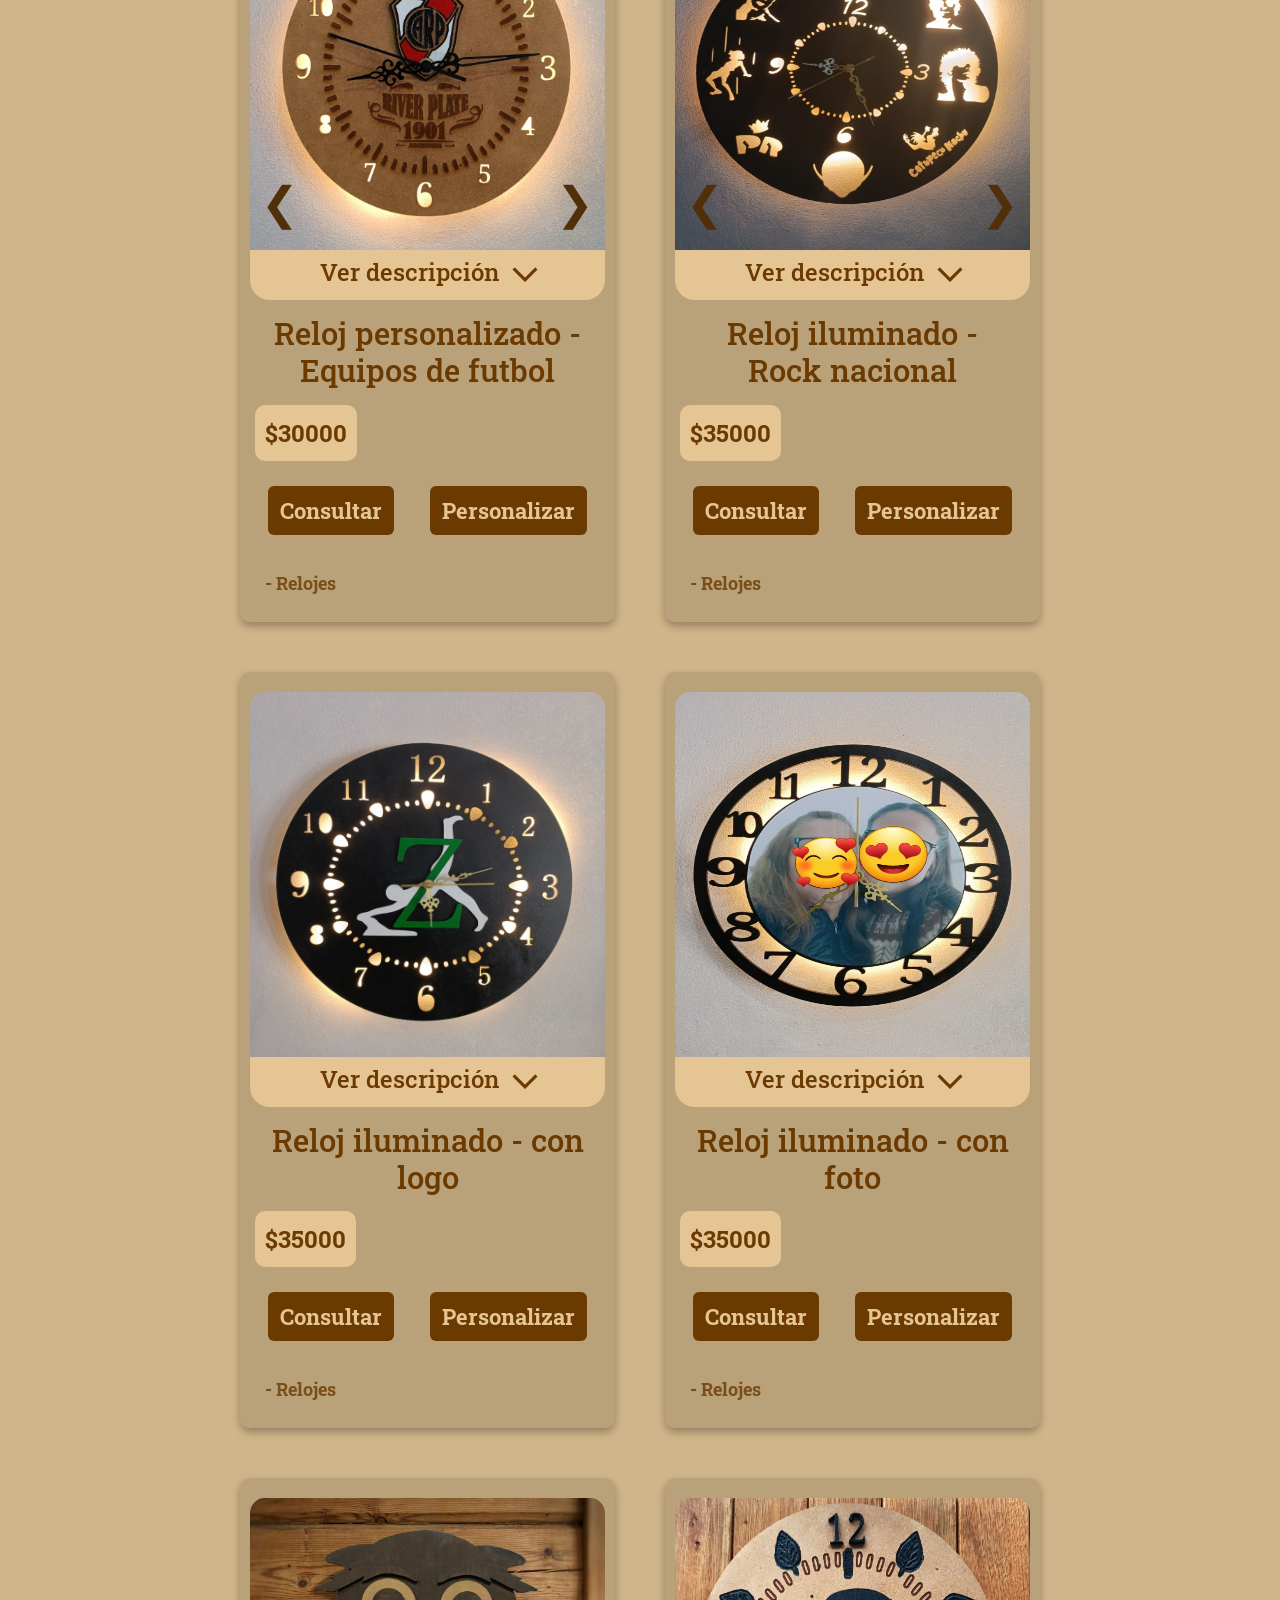
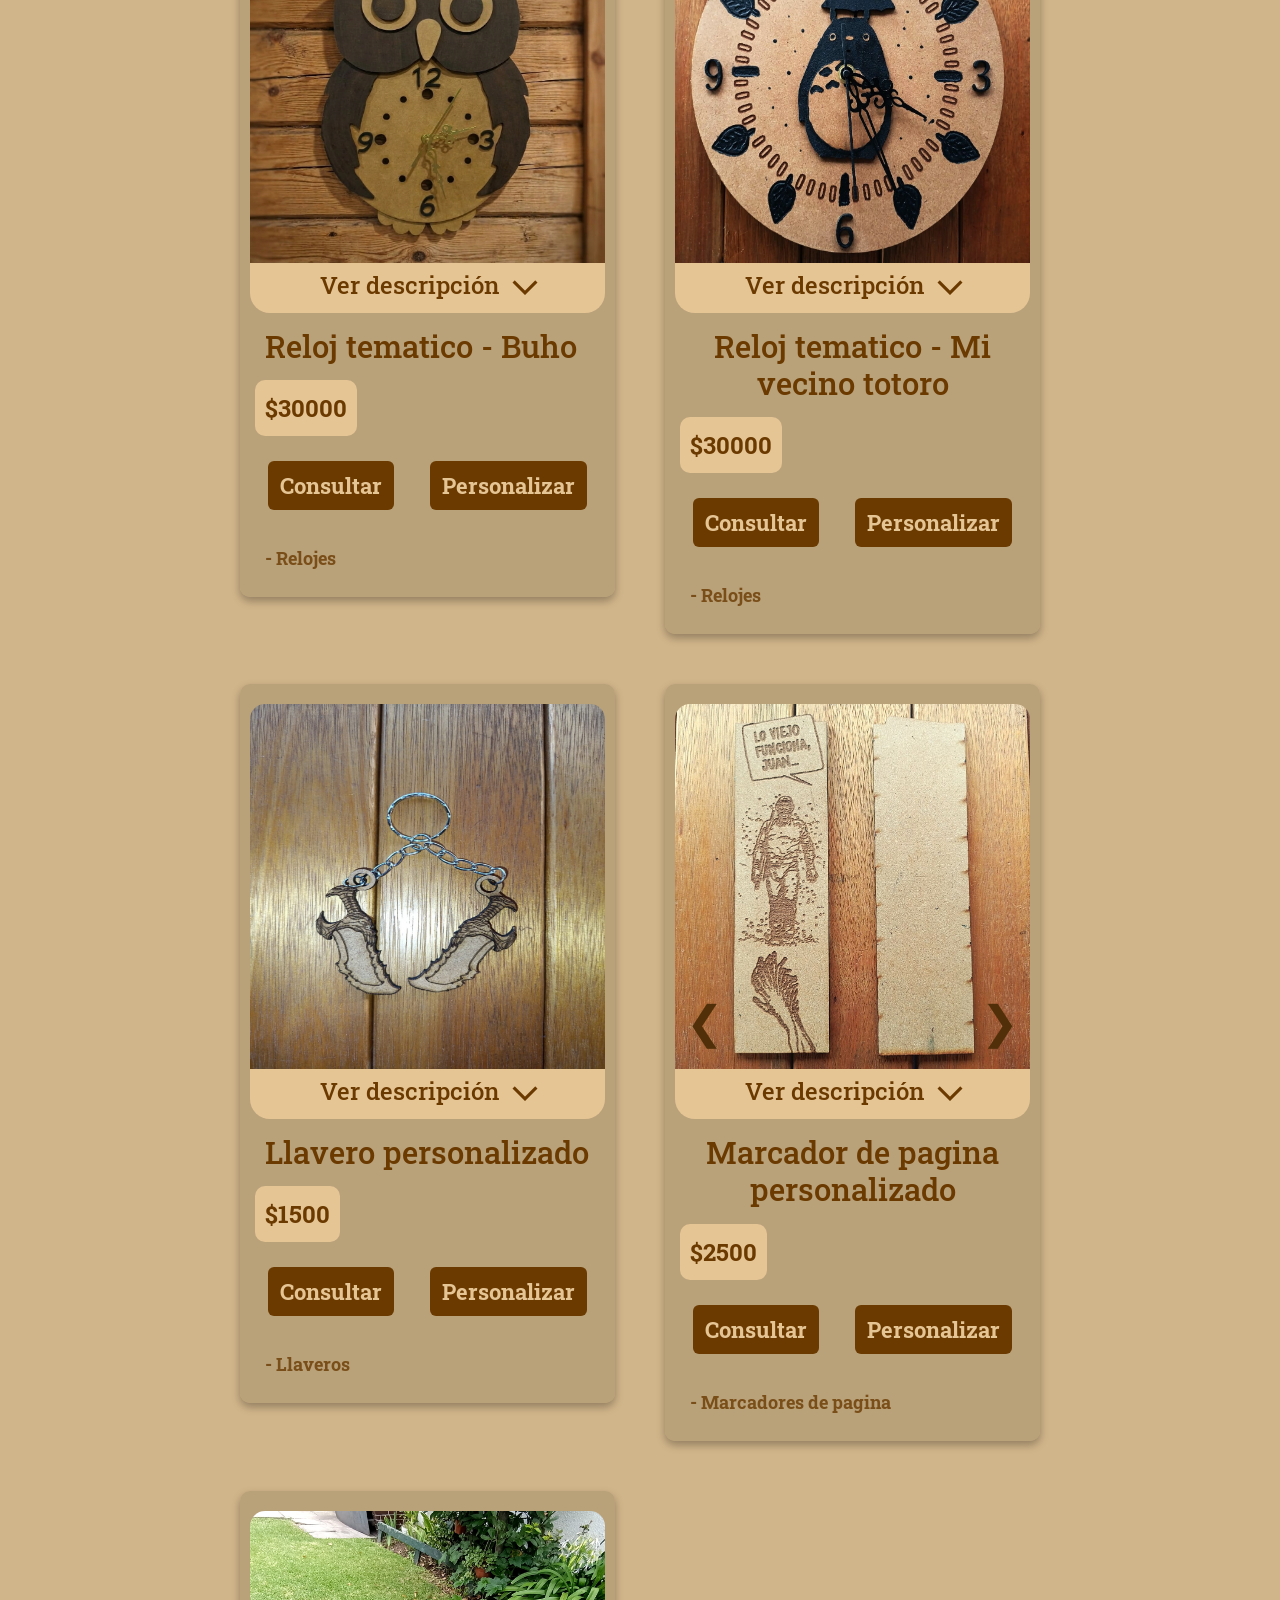
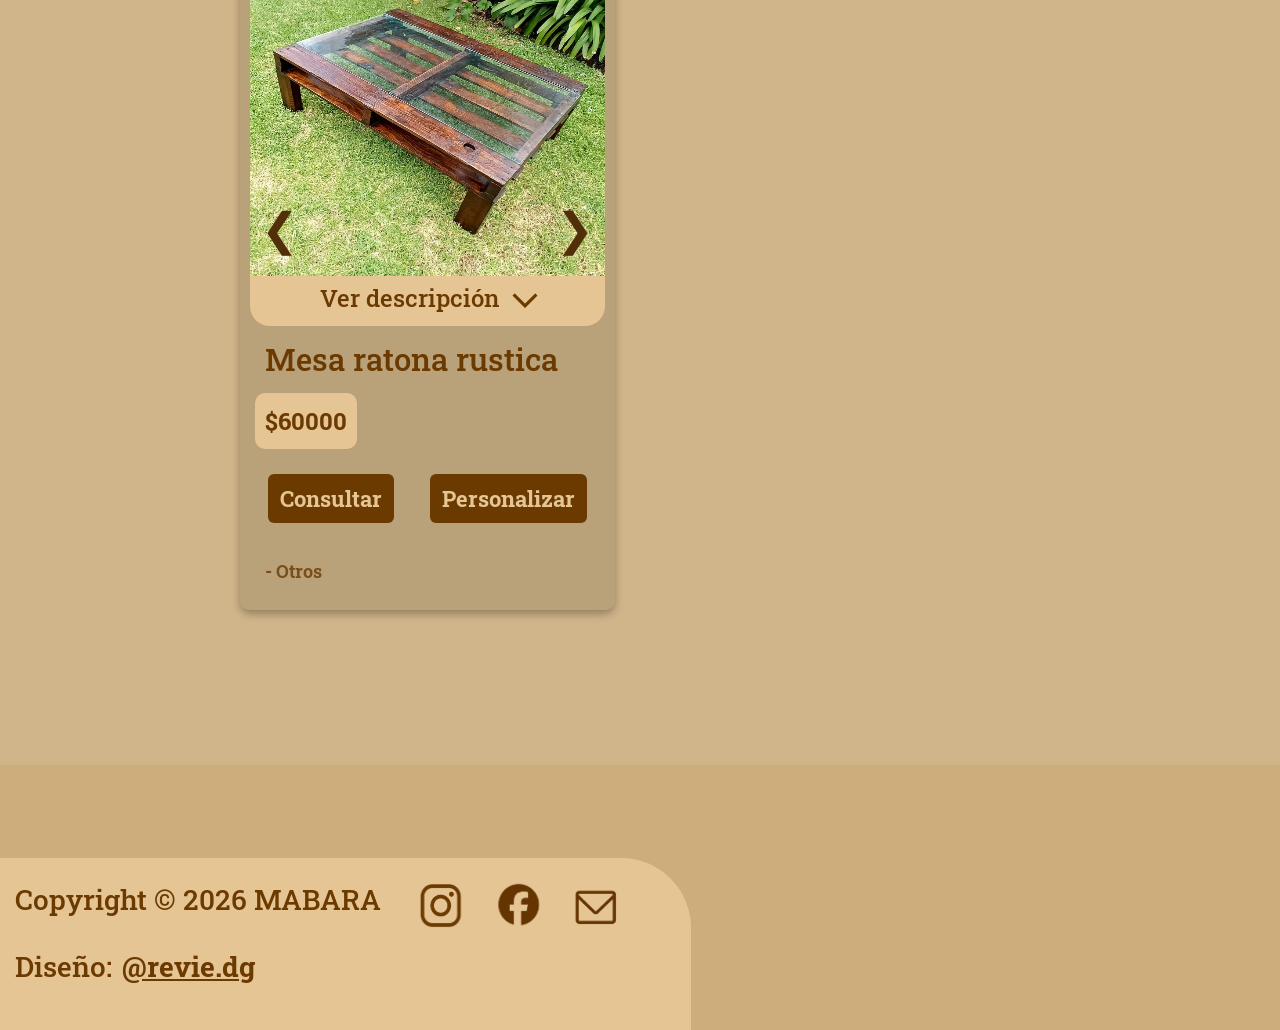
==== commit ea38f444: "Update index.html" ====
--- a/index.html
+++ b/index.html
@@ -22,11 +22,11 @@
         <nav>
             <div id="logoCapiNav">
                 <a href="/index.html">
-                    <img src="./css/media/logoCapi.png" alt="logoCapi" id="logoCapi">
+                    <img src="css/media/logoCapi.png" alt="logoCapi" id="logoCapi">
                 </a>
 
                 <a href="/index.html">
-                    <img src="./css/media/logoTxt.png" alt="logoTxt" id="logoTxt">
+                    <img src="css/media/logoTxt.png" alt="logoTxt" id="logoTxt">
                 </a>
             </div>
             <ul id="accesosNav">
@@ -172,10 +172,6 @@
                     href="https://www.instagram.com/revie.dg" target="_blank" rel="noopener noreferrer">@revie.dg</a>
             </h1>
             <div style="display: inline-flex; padding-right: 60px;">
-                <a href="https://api.whatsapp.com/send/?phone=5491126848312" target="_blank" rel="noopener noreferrer">
-                    <img class="redesSociales" src="./css/media/logoWpp.png" alt="WhatsApp_logo"
-                        style="width: 50px; height: 50px; margin-bottom: 45px;">
-                </a>
                 <a href="https://www.instagram.com/mabara.ar" target="_blank" rel="noopener noreferrer">
                     <img class="redesSociales" src="./css/media/logoIg.png" alt="instagram_logo"
                         style="width: 60px; height: 55px; padding-left: 10px; margin-bottom: 45px;">
--- a/css/style.css
+++ b/css/style.css
@@ -1,1314 +1,1331 @@
-@import url('https://fonts.googleapis.com/css2?family=Roboto+Slab:wght@100..900&family=Rokkitt:ital,wght@0,100..900;1,100..900&display=swap');
-
-.bodyStyle {
-    background-color: #D1B58A;
-    /* acomodar el foooter */
-    min-height: 100vh;
-    display: flex;
-    flex-direction: column;
-    position: relative;
-}
-
-.activo {
-    color: #E6C595 !important;
-    background-color: #6B3A01 !important;
-    padding: 15px;
-    border-radius: 15px;
-}
-
-#header {
-    background-color: #CDAD7B;
-    width: 100%;
-    height: 190px;
-    top: 0;
-    left: 0;
-    right: 0;
-    position: absolute;
-    display: flex;
-}
-
-#logoCapiNav {
-    position: absolute;
-    left: 0;
-    height: 100%;
-    width: max-content;
-    background-color: #E6C595;
-    border-top-right-radius: 95px;
-    border-bottom-right-radius: 95px;
-}
-
-#logoCapi {
-    height: 85%;
-    width: auto;
-    margin-top: 15px;
-}
-
-#logoTxt {
-    height: 35%;
-    width: auto;
-    margin-top: 5px;
-    margin-left: 10px;
-    padding-right: 30px;
-}
-
-a,
-ul {
-    list-style: none;
-    text-decoration: none !important;
-    color: #6B3A01 !important;
-    font-size: 35px;
-    font-family: 'Roboto Slab', serif;
-    font-weight: 700;
-    border-radius: 15px;
-    padding: 10px;
-    transition: all 0.4s ease;
-}
-
-.accesos:hover {
-    color: #E6C595 !important;
-    background-color: #6B3A01 !important;
-    padding: 15px;
-    border-radius: 15px;
-}
-
-#accesosNavModal{
-    display: flex;
-    flex-direction: column;
-    align-items: center;
-    justify-content: center;
-}
-
-#menuIconDiv {
-    display: none;
-    position: absolute;
-    right: 0;
-    top: 24%;
-    height: 45%;
-    width: min-content;
-    max-width: 200px;
-    background-color: #E6C595;
-    border-bottom-right-radius: 0px;
-    border-top-right-radius: 0px;
-    border-top-left-radius: 40px;
-    border-bottom-left-radius: 40px;
-    align-items: center;
-    justify-content: center;
-    cursor: pointer;
-}
-
-#menuIcon {
-    display: flex;
-    font-size: 60px !important;
-    color: #6B3A01 !important;
-    cursor: pointer;
-    margin-left: 10%;
-    transition: all 0.3s ease;
-    border-radius: 15px;
-    padding: 3px;
-}
-
-#menuIcon:hover {
-    scale: 0.92;
-}
-
-#btnMenuIcon:focus {
-    outline: none !important;
-    box-shadow: none !important;
-}
-
-#accesosNav {
-    position: absolute;
-    margin-left: 650px;
-    display: flex;
-    align-items: center;
-    gap: 65px;
-    margin-top: 60px;
-}
-
-#accesosNavMobile {
-    display: none;
-    background-color: #CDAD7B;
-    width: 100%;
-    height: max-content;
-    margin-top: 290px;
-    border-radius: 0px;
-    text-align: center;
-    align-items: center;
-}
-
-#redesNav {
-    position: absolute;
-    right: 0;
-    top: 115px;
-    display: flex;
-    width: max-content;
-    height: 75px;
-    background-color: #E6C595;
-    margin-top: 75px;
-    border-bottom-left-radius: 40px;
-}
-
-.redesSociales {
-    height: 90%;
-    width: auto;
-    transition: all 0.3s ease;
-}
-
-.redesSociales:hover {
-    transform: scale(1.15);
-}
-
-#mainDiv {
-    display: flex;
-    flex-direction: column;
-    width: 100%;
-    height: max-content;
-    /* Ajustado para que no choque con el header */
-    margin-bottom: 350px;
-    justify-content: center;
-    align-items: center;
-    /* Esto centra verticalmente el slide */
-    text-align: center;
-    padding: 20px;
-    /* Un poco de aire a los costados en celular */
-}
-
-#slideDiv {
-    display: flex;
-    flex-direction: column;
-    justify-content: center;
-    /* Centra contenido verticalmente */
-    align-items: center;
-    /* RESPONSIVIDAD: */
-    width: 90%;
-    /* Ocupa todo lo disponible... */
-    max-width: 570px;
-    /* ...hasta llegar a 700px */
-    height: auto;
-    /* Altura automática según el contenido */
-    padding-bottom: 40px;
-    /* Espacio para el texto de abajo */
-    background-color: #b09871be;
-    border-radius: 45px;
-    box-shadow: 0 10px 20px rgba(0, 0, 0, 0.1);
-    /* Sombra suave opcional */
-    margin-top: 350px;
-    margin-bottom: 350px;
-}
-
-#tituloSlide {
-    color: #6B3A01;
-    font-size: 30px !important;
-    font-family: 'Roboto Slab', serif;
-    padding-top: 70px;
-}
-
-.imgTxt {
-    color: #6B3A01;
-    font-size: 15px;
-    font-family: 'Roboto Slab', serif;
-    padding: 10px;
-}
-
-h5 {
-    color: #6B3A01 !important;
-    font-size: 30px !important;
-    font-family: 'Roboto Slab', serif;
-    padding: 7px;
-    width: max-content;
-    background-color: #CDAD7B;
-    border-radius: 10px;
-}
-
-h1 {
-    color: #6B3A01 !important;
-    font-size: 30px !important;
-    font-family: 'Roboto Slab', serif;
-    margin: 0;
-    /* elimina el espacio extra por defecto */
-    padding: 5px 10px;
-    /* menos padding vertical */
-    width: max-content;
-}
-
-/* Quitamos el ancho fijo del item para que la animación sea fluida */
-.imgSlide {
-    /* Quitamos el padding gigante de 70px que achicaba mucho la foto */
-    width: 100%;
-    max-width: 650px;
-    /* Tamaño máximo de la foto en escritorio */
-    height: auto;
-    max-height: 600px;
-    /* Para que no sean eternas de alto */
-    object-fit: contain;
-    /* Asegura que se vea la foto entera */
-    margin: 0 auto;
-    /* Centrar */
-    padding: 20px;
-    /* Padding más moderado */
-    border-radius: 60px !important;
-    /* Bordes un poco redondeados a la foto */
-    padding: 70px;
-}
-
-#textoFooter {
-    color: #6B3A01;
-    font-family: 'Roboto Slab', serif;
-    font-weight: bold;
-    font-size: 30px;
-    margin-top: 10px;
-    margin-bottom: 20px;
-    background-color: #E6C595;
-    width: 85%;
-    border-radius: 25px;
-    padding: 20px;
-}
-
-#divCatalogo {
-    margin-top: 350px;
-    width: 100%;
-    height: max-content;
-    display: flex;
-    flex-direction: column;
-    text-align: center;
-    align-items: center;
-    justify-content: center;
-    justify-items: center;
-}
-
-.material-symbols-outlined {
-    color: #6B3A01 !important;
-    font-size: 50px !important;
-    cursor: default;
-}
-
-#inputSearch {
-    height: 55px;
-    width: 80%;
-    border: none;
-    border-bottom: 7px solid #6B3A01;
-    border-radius: 5px;
-    margin: 10px;
-    background-color: transparent;
-    font-size: 30px;
-    color: #6B3A01;
-    font-family: 'Roboto Slab', serif;
-    padding-left: 5px;
-    padding-bottom: 10px;
-}
-
-#inputSearch:focus {
-    outline: none !important;
-}
-
-#inputSearch::placeholder {
-    color: #6b3a0196;
-    font-size: 30px;
-    opacity: 0.85;
-}
-
-#divSearch {
-    display: flex;
-    align-items: center;
-    text-align: center;
-    justify-content: center;
-    width: 90%;
-}
-
-#divFiltrado {
-    display: flex;
-    height: min-content;
-    width: min-content;
-    background-color: #b098716c;
-    margin-top: 60px;
-    text-align: center;
-    align-items: center;
-    justify-content: center;
-    justify-items: center;
-    padding: 25px;
-    border-radius: 50px;
-}
-
-.radioInpsSt {
-    display: flex;
-    border: 4px solid #6B3A01;
-    border-radius: 10px;
-    padding: 20px;
-    width: max-content;
-    height: auto;
-    color: #6B3A01;
-    font-family: 'Roboto Slab', serif;
-    font-weight: 700;
-    font-size: 25px;
-    margin-left: 20px;
-}
-
-.form-check-input {
-    outline: none !important;
-    /* Elimina el borde azul al enfocar */
-    box-shadow: none !important;
-    /* Elimina la sombra al enfocar */
-    border-color: #8B7B53 !important;
-    cursor: pointer;
-}
-
-.form-check-input:checked {
-    background-color: #6B3A01 !important;
-    border: 2px solid #E6C595 !important;
-}
-
-.categoriaSt {
-    border-radius: 10px;
-    height: min-content;
-    white-space: wrap;
-    margin: 0;
-    padding: 10px;
-    transition: all 0.3s ease;
-}
-
-.categoriaSt:hover {
-    background-color: #6B3A01 !important;
-    color: #E6C595 !important;
-    cursor: pointer;
-    border-radius: 10px;
-    padding: 10px;
-    white-space: nowrap;
-}
-
-#btnNextCategoria {
-    margin-left: 20px;
-    padding-top: 100px;
-    background-color: transparent;
-    border: none;
-}
-
-#btnPrevCategoria {
-    margin-right: 20px;
-    padding-top: 100px;
-    background-color: transparent;
-    border: none;
-}
-
-#btnNextCategoria:focus,
-#btnPrevCategoria:focus {
-    outline: none !important;
-    box-shadow: none !important;
-}
-
-#iconoPrevCat {
-    cursor: pointer;
-    padding: 5px;
-    padding-left: 15px;
-    border-radius: 40px;
-    transition: all 0.3s ease;
-}
-
-#iconoPrevCat:hover {
-    scale: 1.2;
-}
-
-
-#iconoNextCat {
-    cursor: pointer;
-    padding: 5px;
-    padding-left: 15px;
-    border-radius: 40px;
-    transition: all 0.3s ease;
-}
-
-#iconoNextCat:hover {
-    scale: 1.2;
-}
-
-/* El contenedor principal de las categorías */
-#divCategorias {
-    margin-top: 100px;
-    display: flex;
-    /* Alinea los items en una fila */
-    overflow-x: auto;
-    /* Permite el scroll horizontal */
-    overflow-y: hidden;
-    /* Evita scroll vertical accidental */
-    white-space: nowrap;
-    /* Obliga a los items a quedarse en una sola línea */
-    gap: 15px;
-    /* Espacio entre cada categoría */
-    padding: 10px 5px;
-    /* Espacio para que no respire contra los bordes */
-
-    /* Mejora el scroll en móviles */
-    scroll-snap-type: x mandatory;
-    scroll-behavior: smooth;
-    -webkit-overflow-scrolling: touch;
-}
-
-/* Los items individuales (links o botones) */
-.item-categoria {
-    flex: 0 0 auto;
-    /* IMPORTANTE: evita que los botones se achiquen */
-    scroll-snap-align: start;
-    /* Hace que el item "encaje" al scrollear */
-    display: inline-block;
-}
-
-/* Para Chrome, Safari y Opera */
-#divCategorias::-webkit-scrollbar {
-    display: none;
-}
-
-/* Para IE, Edge y Firefox */
-#divCategorias {
-    -ms-overflow-style: none;
-    /* IE and Edge */
-    scrollbar-width: none;
-    /* Firefox */
-}
-
-#btnCloseModal{
-    font-family: 'Roboto Slab', serif;
-    font-size: 25px;
-    background-color: transparent;
-    border: 2px solid #6B3A01;
-    padding: 15px;
-    color: #6B3A01;
-    border-radius: 10px;
-    transition: all 0.3s ease;
-    font-weight: 700;
-}
-
-#btnCloseModal:hover {
-    background-color: #6B3A01;
-    color: #E6C595 !important;
-    border: 2px solid #6B3A01;
-}
-
-#btnViewCategorias {
-    font-family: 'Roboto Slab', serif;
-    margin-top: 70px;
-    font-size: 24px;
-    font-weight: 600;
-    padding: 10px;
-    color: #E6C595;
-    background-color: #6B3A01;
-    border: none;
-    border-radius: 15px;
-    box-shadow: 0 4px 8px rgba(0, 0, 0, 0.3);
-    transition: all 0.3s ease;
-}
-
-#btnViewCategorias:hover {
-    transform: scale(0.95);
-}
-
-#iconCloseModal{
-    cursor: pointer;
-    transition: all 0.3s ease;
-}
-
-#iconCloseModal:hover{
-  rotate: 90deg;
-}
-
-/* css productos */
-
-.categoriaTag {
-    display: flex;
-    font-size: 18px;
-    color: #6B3A01;
-    opacity: 0.8;
-    margin-top: 10px;
-    padding: 15px;
-}
-
-.productos {
-    margin-top: 60px;
-    display: grid;
-    gap: 50px;
-    flex-wrap: wrap;
-    /* permite que se apilen en varias filas */
-    justify-content: center;
-    padding: 30px;
-}
-
-.producto {
-    position: relative;
-    flex: 1 1 150px;
-    /* ocupa mínimo 200px y se adapta */
-    max-width: 350px;
-    height: max-content;
-    background-color: #b09871b0;
-    border-radius: 10px;
-    padding: 15px;
-    text-align: center;
-    justify-items: center;
-    cursor: default;
-    transition: transform 0.3s ease;
-    font-family: 'Roboto Slab', serif;
-    font-weight: 700;
-    color: #6B3A01;
-    font-size: 28px !important;
-    padding: 10px;
-    box-shadow: 0 4px 8px rgba(0, 0, 0, 0.3);
-}
-
-.producto:hover {
-    transform: scale(1.03);
-    box-shadow: 0 8px 16px rgba(0, 0, 0, 0.4);
-}
-
-.descProducto {
-    width: 100%;
-    height: max-content;
-    background-color: #E6C595;
-    text-align: center;
-    border-bottom-right-radius: 20px;
-    border-bottom-left-radius: 20px;
-}
-
-.descProducto:hover {
-    cursor: pointer !important;
-    border: 2px solid #6B3A01 !important;
-    border-top: 0px !important;
-}
-
-.descProducto:hover .iconoDescProducto {
-    cursor: pointer !important
-}
-
-/* Esto oscurece el fondo cuando el modal está abierto */
-#lightboxNativo::backdrop {
-    background-color: rgba(0, 0, 0, 0.61);
-    backdrop-filter: blur(4px);
-}
-
-.txtDesc {
-    font-size: 20px !important;
-    padding: 15px;
-    width: 95%;
-    /* Ocupa el ancho disponible */
-
-    text-align: start !important;
-
-    /* 2. Control de apilamiento (envoltura) */
-    white-space: pre-line;
-    /* Asegura que el texto salte de línea */
-    overflow-wrap: break-word;
-    /* Rompe palabras largas si es necesario */
-    word-break: break-word;
-    /* Compatibilidad adicional */
-
-    /* 3. Opcional: Box-sizing */
-    box-sizing: border-box;
-    /* Asegura que el padding no agrande el ancho total */
-
-    display: none;
-    /* Oculto por defecto */
-
-    /* --- CAMBIOS PARA QUE FLOTE --- */
-    position: absolute;
-    /* Lo saca del flujo y deja de empujar */
-    z-index: 100;
-    /* Asegura que esté por encima de los botones */
-    left: 0;
-    /* Alineado a la izquierda del padre */
-    background-color: #E6C595;
-    /* Usa el mismo color beige de tu card */
-    border-radius: 20px;
-    /* Opcional: para que combine con las esquinas */
-    box-shadow: 0px 10px 15px rgba(0, 0, 0, 0.1);
-    /* Opcional: para dar efecto de profundidad */
-
-    /* centrado*/
-    left: 0;
-    right: 0;
-    margin: 0 auto;
-
-    margin-top: 10px;
-}
-
-.txtDesc:hover {
-    border: 1px solid #6B3A01 !important;
-}
-
-#descIconYTextoDiv {
-    display: inline-flex;
-    cursor: pointer !important
-}
-
-#btnTxtVerDesc {
-    padding-top: 8px;
-    padding-left: 15px;
-    font-size: 24px !important;
-    cursor: pointer !important;
-}
-
-.producto img {
-    left: 0;
-    width: 100%;
-    height: 365px;
-    border-top-right-radius: 15px;
-    border-top-left-radius: 15px;
-    margin-top: 10px;
-}
-
-.producto img:hover {
-    cursor: zoom-in;
-}
-
-.producto p {
-    padding: 10px;
-    margin: 5px;
-    background-color: #E6C595;
-    border-radius: 10px;
-    width: max-content;
-    font-size: 24px !important;
-}
-
-.producto h2 {
-    padding: 10px;
-    margin: 5px;
-    border-radius: 10px;
-    width: fit-content;
-    font-size: 31px !important;
-}
-
-.botones {
-    display: flex;
-    justify-content: space-around;
-    margin-top: 15px;
-}
-
-.btnProducto {
-    background-color: #6B3A01;
-    color: #E6C595 !important;
-    padding: 8px 12px;
-    border-radius: 6px;
-    text-decoration: none;
-    transition: all 0.3s ease;
-    margin: 10px;
-    font-size: 22px !important;
-}
-
-.btnProducto:hover {
-    transform: scale(0.93);
-}
-
-.whatsapp-float {
-    position: fixed;
-    bottom: 40px;
-    right: 40px;
-    z-index: 999;
-    background-color: #E6C595;
-    width: 90px;
-    height: 90px;
-    border-radius: 50%;
-    display: flex;
-    justify-content: center;
-    align-items: center;
-    transition: transform 0.3s ease;
-}
-
-.whatsapp-float img {
-    width: 130px;
-    height: 130px;
-}
-
-.whatsapp-float:hover {
-    transform: scale(1.1);
-}
-
-.fade-slide {
-    animation: fadeSlide 0.5s ease-in-out;
-}
-
-@keyframes fadeSlide {
-    from {
-        opacity: 0;
-        transform: translateX(30px);
-    }
-
-    to {
-        opacity: 1;
-        transform: translateX(0);
-    }
-}
-
-#toTopIcon {
-    background-color: #6B3A01;
-    border-radius: 60%;
-    font-size: 55px !important;
-    padding: 5px;
-    cursor: pointer;
-    position: fixed;
-    color: #E6C595 !important;
-    right: 50px;
-    bottom: 150px;
-    transition: all 0.3s ease;
-}
-
-#toTopIcon:hover {
-    transform: scale(0.93);
-}
-
-.titulo-error {
-    color: #6B3A01;
-    font-family: 'Roboto Slab', serif;
-    font-size: 40px;
-    font-weight: bold;
-    flex-wrap: wrap;
-}
-
-#sinResultados {
-    display: none;
-    background-color: #b0987148;
-    padding: 20px;
-    border-radius: 25px;
-    max-width: 90%;
-    text-align: center;
-    justify-content: center;
-    align-items: center;
-}
-
-#txtSecundarioSr {
-    color: #6B3A01;
-    font-family: 'Roboto Slab', serif;
-    font-size: larger;
-}
-
-#footer {
-    position: absolute;
-    bottom: 0;
-    width: 100%;
-    background-color: #CDAD7B;
-    height: 265px;
-    display: flex;
-}
-
-#copyrightDiv {
-    margin-top: auto;
-    display: inline-flex;
-    bottom: 0;
-    left: 0;
-    width: max-content;
-    height: 65%;
-    background-color: #E6C595;
-    border-top-right-radius: 70px;
-    text-align: left;
-    padding-top: 10px;
-}
-
-#mainDivNosotros {
-    display: flex;
-    align-items: center;
-    justify-content: center;
-    text-align: center;
-    margin-bottom: 100px;
-}
-
-#divMainContacto {
-    display: flex;
-    flex-direction: column;
-    width: 35%;
-    text-align: center;
-    align-items: center;
-    margin-right: 10%;
-}
-
-#divContactoRedes {
-    display: flex;
-    flex-direction: column;
-    margin-top: 50px;
-    background-color: #6b3a01;
-    align-items: center;
-    padding: 15px;
-    border-radius: 35px;
-    width: 100%;
-}
-
-.listaRedesContacto {
-    color: #6B3A01 !important;
-    background-color: #E6C595;
-    font-size: 28px;
-    width: max-content;
-    padding: 15px;
-}
-
-#divMainMe {
-    margin-top: 70px;
-    margin-bottom: 450px;
-    width: 80%;
-    height: max-content;
-    background-color: #6b3a011c;
-    align-items: center;
-    border-radius: 45px;
-}
-
-.divPuntoDeEncuentro {
-    margin-left: 5%;
-    margin-right: 5%;
-    padding: 10px;
-    width: 90%;
-    height: max-content;
-    background-color: #E6C595;
-    text-align: start;
-    border-radius: 25px;
-    margin-top: 10px;
-}
-
-.titulosEntregasSt {
-    background-color: #E6C595;
-    padding: 10px;
-    font-size: 30px !important;
-    margin-top: 50px;
-    border-radius: 15px;
-    width: max-content;
-    margin-left: 5%;
-    margin-right: 5%;
-    text-align: center;
-}
-
-.img-container {
-    position: relative;
-    width: 100%;
-}
-
-.img-producto-principal {
-    width: 100%;
-    display: block;
-    cursor: pointer;
-}
-
-.flecha-nav {
-    height: min-content;
-    position: absolute;
-    top: 50%;
-    transform: translateY(420%);
-    transition: all 0.3s ease;
-    background: transparent;
-    color: #502f09;
-    border: none;
-    cursor: pointer;
-    font-size: 45px;
-}
-
-.flecha-nav:hover {
-    color: #E6C595;
-}
-
-.flecha-izq {
-    left: 5px;
-}
-
-.flecha-der {
-    right: 5px;
-}
-
-#tituloNosDiv {
-    width: 100%;
-    height: min-content;
-    margin-top: 350px;
-    text-align: center;
-}
-
-#tituloNos {
-    color: #6B3A01;
-    font-family: 'Roboto Slab', serif;
-    font-weight: 600;
-}
-
-/* Celulares (pantallas de tamaño chico) */
-@media (min-width: 0px) and (max-width: 760px) {
-    #redesNav {
-        /*
-        width: 100%;
-        height: auto;
-        align-items: center;
-        justify-content: center;
-        padding: 10px;
-        border-radius: 0px;
-        */
-        display: none;
-    }
-
-    .producto {
-        max-width: 325px;
-    }
-
-    .redesSociales {
-        width: 55px;
-        /* tamaño fijo para íconos */
-        height: auto;
-    }
-
-    #menuIconDiv {
-        display: flex;
-    }
-
-    #accesosNav {
-        display: none;
-    }
-
-    #logoCapiNav {
-        height: 100%;
-    }
-
-    #logoCapi {
-        height: 60%;
-        margin-top: 20%;
-    }
-
-    #logoTxt {
-        display: none;
-        /*
-        margin-top: 60px;
-        padding-right: 30px;
-        */
-    }
-
-    #mainDiv {
-        margin-top: 200px;
-        margin-bottom: 450px;
-    }
-
-    #tituloSlide {
-        font-size: 24px !important;
-        width: fit-content;
-        /* Título más chico en celular */
-        padding-top: 30px;
-    }
-
-    #textoFooter {
-        font-size: 24px;
-    }
-
-    #slideDiv {
-        width: 85%;
-        /* En celular ocupa casi todo el ancho */
-        border-radius: 30px;
-        margin-top: 150px;
-        margin-bottom: 400px;
-    }
-
-    #divSearch {
-        display: flex;
-    }
-
-    .item-categoria {
-        /* --- LA CLAVE PARA QUE NO SE CORTEN --- */
-        white-space: normal;
-        /* Permite que el texto largo use 2 renglones */
-        text-align: center;
-        /* Centra el texto si se divide en dos líneas */
-        max-width: 140px;
-        /* Limita el ancho para forzar el salto de línea en nombres largos */
-        line-height: 1.2;
-        /* Reduce el espacio entre renglones del mismo item */
-        font-size: 18px !important;
-        /* Un tamaño más manejable para celulares */
-    }
-
-    .item-categoria:hover {
-        /* --- LA CLAVE PARA QUE NO SE CORTEN --- */
-        white-space: normal;
-        /* Permite que el texto largo use 2 renglones */
-        text-align: center;
-        /* Centra el texto si se divide en dos líneas */
-        max-width: 140px;
-        /* Limita el ancho para forzar el salto de línea en nombres largos */
-        line-height: 1.2;
-        /* Reduce el espacio entre renglones del mismo item */
-        font-size: 18px !important;
-        /* Un tamaño más manejable para celulares */
-    }
-
-    #divControlesCategorias {
-        width: 100% !important;
-    }
-
-    #divCategorias {
-        width: 100% !important;
-        font-size: 15px !important;
-        margin-top: 50px;
-    }
-
-    #btnNextCategoria {
-        padding-top: 50px;
-    }
-
-    #btnPrevCategoria {
-        padding-top: 50px;
-    }
-
-    .imgSlide {
-        padding: 10px;
-        /* Menos padding en celular para que la foto se vea grande */
-        max-width: 100%;
-    }
-
-    #inputSearch {
-        font-size: 19px !important;
-    }
-
-    #inputSearch::placeholder {
-        font-size: 19px !important;
-    }
-
-    #divFiltrado {
-        flex-direction: column;
-    }
-
-    .radioInpsSt {
-        flex-direction: column;
-    }
-
-    #divCatalogo {
-        margin-top: 35px
-    }
-
-    #footer {
-        height: 375px;
-    }
-
-    #copyrightDiv {
-        height: max-content;
-        width: 85%;
-        flex-direction: column;
-    }
-
-    #toTopIcon {
-        bottom: 70px;
-        right: 50px;
-    }
-
-    .whatsapp-float {
-        display: none;
-    }
-
-    #mainDivNosotros {
-        flex-direction: column;
-    }
-
-    #divMainContacto {
-        margin-top: 350px;
-        width: 100%;
-        margin-right: 0px;
-    }
-
-    #divContactoRedes {
-        width: 100%;
-        border-radius: 0px;
-        align-items: center;
-        text-align: center;
-    }
-
-    .listaRedesContacto {
-        font-size: 26px;
-        color: #E6C595 !important;
-        background-color: transparent;
-        padding: 0px;
-    }
-
-    #divMainMe {
-        margin-top: 800px;
-    }
-
-    .mobileEntregas {
-        width: 90%;
-    }
-
-    #divPuntoDeEncuentro {
-        width: 80%;
-    }
-
-    #tituloNosDiv {
-        margin-top: 300px;
-    }
-
-    #tituloNos {
-        font-size: 35px !important;
-        text-align: center;
-    }
-
-    #divMainMe {
-        margin-top: 100px;
-    }
-}
-
-/* columnas grid productos */
-
-@media (min-width: 0px) and (max-width: 1000px) {
-    .productos {
-        grid-template-columns: repeat(1, 1fr);
-        /* 1 columnas */
-    }
-
-    .item-categoria {
-        /* --- LA CLAVE PARA QUE NO SE CORTEN --- */
-        white-space: normal;
-        /* Permite que el texto largo use 2 renglones */
-        text-align: center;
-        /* Centra el texto si se divide en dos líneas */
-        max-width: 140px;
-        /* Limita el ancho para forzar el salto de línea en nombres largos */
-        line-height: 1.2;
-        /* Reduce el espacio entre renglones del mismo item */
-        font-size: 18px !important;
-        /* Un tamaño más manejable para celulares */
-    }
-
-    .item-categoria:hover {
-        /* --- LA CLAVE PARA QUE NO SE CORTEN --- */
-        white-space: normal;
-        /* Permite que el texto largo use 2 renglones */
-        text-align: center;
-        /* Centra el texto si se divide en dos líneas */
-        max-width: 140px;
-        /* Limita el ancho para forzar el salto de línea en nombres largos */
-        line-height: 1.2;
-        /* Reduce el espacio entre renglones del mismo item */
-        font-size: 18px !important;
-        /* Un tamaño más manejable para celulares */
-    }
-}
-
-@media (min-width: 1001px) and (max-width: 1300px) {
-    .productos {
-        grid-template-columns: repeat(2, 1fr);
-        /* 2 columnas */
-    }
-}
-
-@media (min-width: 1301px) and (max-width: 1650px) {
-    .productos {
-        grid-template-columns: repeat(3, 1fr);
-        /* 3 columnas */
-    }
-}
-
-@media (min-width: 1651px) {
-    .productos {
-        grid-template-columns: repeat(4, 1fr);
-        /* 4 columnas */
-    }
-}
-
-
-/* Tablets (pantallas de tamaño medio) */
-@media (min-width: 761px) and (max-width: 1400px) {
-    #accesosNav {
-        display: none;
-    }
-
-    .producto {
-        max-width: 375px;
-    }
-
-    #redesNav {
-        /*
-        width: 100%;
-        height: auto;
-        align-items: center;
-        justify-content: center;
-        padding: 10px;
-        border-radius: 0px;
-        */
-        display: none;
-    }
-
-    .redesSociales {
-        width: 55px;
-        /* tamaño fijo para íconos */
-        height: auto;
-    }
-
-    #accesosNavMobile {
-        display: none;
-    }
-
-    #logoCapiNav {
-        height: 100%;
-    }
-
-    #mainDiv {
-        margin-top: 250px;
-    }
-
-    #divCatalogo {
-        margin-top: 35px
-    }
-
-    #divFiltrado {
-        flex-direction: column;
-    }
-
-    .radioInpsSt {
-        flex-direction: column;
-    }
-
-    #slideDiv {
-        margin-top: 150px;
-    }
-
-    #mainDivNosotros {
-        flex-direction: column;
-    }
-
-    #divMainContacto {
-        margin-top: 350px;
-        width: 100%;
-        margin-right: 0px;
-    }
-
-    #divContactoRedes {
-        width: 60%;
-    }
-
-    .listaRedesContacto {
-        font-size: 28px;
-    }
-
-    #divMainMe {
-        margin-top: 800px;
-    }
-
-    #tituloNosDiv {
-        margin-top: 700px;
-    }
-
-    #tituloNos {
-        font-size: 40px !important;
-        text-align: center;
-    }
-
-    #divMainMe {
-        margin-top: 100px;
-    }
-
-    #menuIconDiv {
-        display: flex;
-    }
-}
-
-
-/* Pantallas grandes */
-@media (min-width: 1401px) {
-    #accesosNav {
-        display: flex;
-    }
-
-    .producto {
-        max-width: 375px;
-    }
-
-    #logoCapiNav {
-        height: 100%;
-    }
-
-    #menuIconDiv {
-        display: none;
-    }
-
-    #menuIcon {
-        display: none;
-    }
-}
+@import url('https://fonts.googleapis.com/css2?family=Roboto+Slab:wght@100..900&family=Rokkitt:ital,wght@0,100..900;1,100..900&display=swap');
+
+.bodyStyle {
+    background-color: #D1B58A;
+    /* acomodar el foooter */
+    min-height: 100vh;
+    display: flex;
+    flex-direction: column;
+    position: relative;
+}
+
+.activo {
+    color: #E6C595 !important;
+    background-color: #6B3A01 !important;
+    padding: 15px;
+    border-radius: 15px;
+}
+
+#header {
+    background-color: #CDAD7B;
+    width: 100%;
+    height: 190px;
+    top: 0;
+    left: 0;
+    right: 0;
+    position: absolute;
+    display: flex;
+}
+
+#logoCapiNav {
+    position: absolute;
+    left: 0;
+    height: 100%;
+    width: max-content;
+    background-color: #E6C595;
+    border-top-right-radius: 95px;
+    border-bottom-right-radius: 95px;
+}
+
+#logoCapi {
+    height: 85%;
+    width: auto;
+    margin-top: 15px;
+}
+
+#logoTxt {
+    height: 35%;
+    width: auto;
+    margin-top: 5px;
+    margin-left: 10px;
+    padding-right: 30px;
+}
+
+a,
+ul {
+    list-style: none;
+    text-decoration: none !important;
+    color: #6B3A01 !important;
+    font-size: 35px;
+    font-family: 'Roboto Slab', serif;
+    font-weight: 700;
+    border-radius: 15px;
+    padding: 10px;
+    transition: all 0.4s ease;
+}
+
+.accesos:hover {
+    color: #E6C595 !important;
+    background-color: #6B3A01 !important;
+    padding: 15px;
+    border-radius: 15px;
+}
+
+#accesosNavModal{
+    display: flex;
+    flex-direction: column;
+    align-items: center;
+    justify-content: center;
+}
+
+#menuIconDiv {
+    display: none;
+    position: absolute;
+    right: 0;
+    top: 24%;
+    height: 45%;
+    width: min-content;
+    max-width: 200px;
+    background-color: #E6C595;
+    border-bottom-right-radius: 0px;
+    border-top-right-radius: 0px;
+    border-top-left-radius: 40px;
+    border-bottom-left-radius: 40px;
+    align-items: center;
+    justify-content: center;
+    cursor: pointer;
+}
+
+#menuIcon {
+    display: flex;
+    font-size: 60px !important;
+    color: #6B3A01 !important;
+    cursor: pointer;
+    margin-left: 10%;
+    transition: all 0.3s ease;
+    border-radius: 15px;
+    padding: 3px;
+}
+
+#menuIcon:hover {
+    scale: 0.92;
+}
+
+#btnMenuIcon:focus {
+    outline: none !important;
+    box-shadow: none !important;
+}
+
+#accesosNav {
+    position: absolute;
+    margin-left: 650px;
+    display: flex;
+    align-items: center;
+    gap: 65px;
+    margin-top: 60px;
+}
+
+#accesosNavMobile {
+    display: none;
+    background-color: #CDAD7B;
+    width: 100%;
+    height: max-content;
+    margin-top: 290px;
+    border-radius: 0px;
+    text-align: center;
+    align-items: center;
+}
+
+#redesNav {
+    position: absolute;
+    right: 0;
+    top: 115px;
+    display: flex;
+    width: max-content;
+    height: 75px;
+    background-color: #E6C595;
+    margin-top: 75px;
+    border-bottom-left-radius: 40px;
+}
+
+.redesSociales {
+    height: 90%;
+    width: auto;
+    transition: all 0.3s ease;
+}
+
+.redesSociales:hover {
+    transform: scale(1.15);
+}
+
+#mainDiv {
+    display: flex;
+    flex-direction: column;
+    width: 100%;
+    height: max-content;
+    /* Ajustado para que no choque con el header */
+    margin-bottom: 350px;
+    justify-content: center;
+    align-items: center;
+    /* Esto centra verticalmente el slide */
+    text-align: center;
+    padding: 20px;
+    /* Un poco de aire a los costados en celular */
+}
+
+#slideDiv {
+    display: flex;
+    flex-direction: column;
+    justify-content: center;
+    /* Centra contenido verticalmente */
+    align-items: center;
+    /* RESPONSIVIDAD: */
+    width: 90%;
+    /* Ocupa todo lo disponible... */
+    max-width: 570px;
+    /* ...hasta llegar a 700px */
+    height: auto;
+    /* Altura automática según el contenido */
+    padding-bottom: 40px;
+    /* Espacio para el texto de abajo */
+    background-color: #b09871be;
+    border-radius: 45px;
+    box-shadow: 0 10px 20px rgba(0, 0, 0, 0.1);
+    /* Sombra suave opcional */
+    margin-top: 350px;
+    margin-bottom: 350px;
+}
+
+#tituloSlide {
+    color: #6B3A01;
+    font-size: 30px !important;
+    font-family: 'Roboto Slab', serif;
+    padding-top: 70px;
+}
+
+.imgTxt {
+    color: #6B3A01;
+    font-size: 15px;
+    font-family: 'Roboto Slab', serif;
+    padding: 10px;
+}
+
+h5 {
+    color: #6B3A01 !important;
+    font-size: 30px !important;
+    font-family: 'Roboto Slab', serif;
+    padding: 7px;
+    width: max-content;
+    background-color: #CDAD7B;
+    border-radius: 10px;
+}
+
+h1 {
+    color: #6B3A01 !important;
+    font-size: 30px !important;
+    font-family: 'Roboto Slab', serif;
+    margin: 0;
+    /* elimina el espacio extra por defecto */
+    padding: 5px 10px;
+    /* menos padding vertical */
+    width: max-content;
+}
+
+/* Quitamos el ancho fijo del item para que la animación sea fluida */
+.imgSlide {
+    /* Quitamos el padding gigante de 70px que achicaba mucho la foto */
+    width: 100%;
+    max-width: 650px;
+    /* Tamaño máximo de la foto en escritorio */
+    height: auto;
+    max-height: 600px;
+    /* Para que no sean eternas de alto */
+    object-fit: contain;
+    /* Asegura que se vea la foto entera */
+    margin: 0 auto;
+    /* Padding más moderado */
+    padding: 70px;
+}
+
+#textoFooter {
+    color: #6B3A01;
+    font-family: 'Roboto Slab', serif;
+    font-weight: bold;
+    font-size: 30px;
+    margin-top: 10px;
+    margin-bottom: 20px;
+    background-color: #E6C595;
+    width: 85%;
+    border-radius: 25px;
+    padding: 20px;
+}
+
+#divCatalogo {
+    margin-top: 350px;
+    width: 100%;
+    height: max-content;
+    display: flex;
+    flex-direction: column;
+    text-align: center;
+    align-items: center;
+    justify-content: center;
+    justify-items: center;
+}
+
+.material-symbols-outlined {
+    color: #6B3A01 !important;
+    font-size: 50px !important;
+    cursor: default;
+}
+
+#inputSearch {
+    height: 55px;
+    width: 80%;
+    border: none;
+    border-bottom: 7px solid #6B3A01;
+    border-radius: 5px;
+    margin: 10px;
+    background-color: transparent;
+    font-size: 30px;
+    color: #6B3A01;
+    font-family: 'Roboto Slab', serif;
+    padding-left: 5px;
+    padding-bottom: 10px;
+}
+
+#inputSearch:focus {
+    outline: none !important;
+}
+
+#inputSearch::placeholder {
+    color: #6b3a0196;
+    font-size: 30px;
+    opacity: 0.85;
+}
+
+#divSearch {
+    display: flex;
+    align-items: center;
+    text-align: center;
+    justify-content: center;
+    width: 90%;
+}
+
+#divFiltrado {
+    display: flex;
+    height: min-content;
+    width: min-content;
+    background-color: #b098716c;
+    margin-top: 60px;
+    text-align: center;
+    align-items: center;
+    justify-content: center;
+    justify-items: center;
+    padding: 25px;
+    border-radius: 50px;
+}
+
+.radioInpsSt {
+    display: flex;
+    border: 4px solid #6B3A01;
+    border-radius: 10px;
+    padding: 20px;
+    width: max-content;
+    height: auto;
+    color: #6B3A01;
+    font-family: 'Roboto Slab', serif;
+    font-weight: 700;
+    font-size: 25px;
+    margin-left: 20px;
+}
+
+.form-check-input {
+    outline: none !important;
+    /* Elimina el borde azul al enfocar */
+    box-shadow: none !important;
+    /* Elimina la sombra al enfocar */
+    border-color: #8B7B53 !important;
+    cursor: pointer;
+}
+
+.form-check-input:checked {
+    background-color: #6B3A01 !important;
+    border: 2px solid #E6C595 !important;
+}
+
+.categoriaSt {
+    border-radius: 10px;
+    height: min-content;
+    white-space: wrap;
+    margin: 0;
+    padding: 10px;
+    transition: all 0.3s ease;
+}
+
+.categoriaSt:hover {
+    background-color: #6B3A01 !important;
+    color: #E6C595 !important;
+    cursor: pointer;
+    border-radius: 10px;
+    padding: 10px;
+    white-space: nowrap;
+}
+
+#btnNextCategoria {
+    margin-left: 20px;
+    padding-top: 100px;
+    background-color: transparent;
+    border: none;
+}
+
+#btnPrevCategoria {
+    margin-right: 20px;
+    padding-top: 100px;
+    background-color: transparent;
+    border: none;
+}
+
+#btnNextCategoria:focus,
+#btnPrevCategoria:focus {
+    outline: none !important;
+    box-shadow: none !important;
+}
+
+#iconoPrevCat {
+    cursor: pointer;
+    padding: 5px;
+    padding-left: 15px;
+    border-radius: 40px;
+    transition: all 0.3s ease;
+}
+
+#iconoPrevCat:hover {
+    scale: 1.2;
+}
+
+
+#iconoNextCat {
+    cursor: pointer;
+    padding: 5px;
+    padding-left: 15px;
+    border-radius: 40px;
+    transition: all 0.3s ease;
+}
+
+#iconoNextCat:hover {
+    scale: 1.2;
+}
+
+/* El contenedor principal de las categorías */
+#divCategorias {
+    margin-top: 100px;
+    display: flex;
+    /* Alinea los items en una fila */
+    overflow-x: auto;
+    /* Permite el scroll horizontal */
+    overflow-y: hidden;
+    /* Evita scroll vertical accidental */
+    white-space: nowrap;
+    /* Obliga a los items a quedarse en una sola línea */
+    gap: 15px;
+    /* Espacio entre cada categoría */
+    padding: 10px 5px;
+    /* Espacio para que no respire contra los bordes */
+
+    /* Mejora el scroll en móviles */
+    scroll-snap-type: x mandatory;
+    scroll-behavior: smooth;
+    -webkit-overflow-scrolling: touch;
+}
+
+/* Los items individuales (links o botones) */
+.item-categoria {
+    flex: 0 0 auto;
+    /* IMPORTANTE: evita que los botones se achiquen */
+    scroll-snap-align: start;
+    /* Hace que el item "encaje" al scrollear */
+    display: inline-block;
+}
+
+/* Para Chrome, Safari y Opera */
+#divCategorias::-webkit-scrollbar {
+    display: none;
+}
+
+/* Para IE, Edge y Firefox */
+#divCategorias {
+    -ms-overflow-style: none;
+    /* IE and Edge */
+    scrollbar-width: none;
+    /* Firefox */
+}
+
+#btnCloseModal{
+    font-family: 'Roboto Slab', serif;
+    font-size: 25px;
+    background-color: transparent;
+    border: 2px solid #6B3A01;
+    padding: 15px;
+    color: #6B3A01;
+    border-radius: 10px;
+    transition: all 0.3s ease;
+    font-weight: 700;
+}
+
+#btnCloseModal:hover {
+    background-color: #6B3A01;
+    color: #E6C595 !important;
+    border: 2px solid #6B3A01;
+}
+
+#btnViewCategorias {
+    font-family: 'Roboto Slab', serif;
+    margin-top: 70px;
+    font-size: 24px;
+    font-weight: 600;
+    padding: 10px;
+    color: #E6C595;
+    background-color: #6B3A01;
+    border: none;
+    border-radius: 15px;
+    box-shadow: 0 4px 8px rgba(0, 0, 0, 0.3);
+    transition: all 0.3s ease;
+}
+
+#btnViewCategorias:hover {
+    transform: scale(0.95);
+}
+
+#iconCloseModal{
+    cursor: pointer;
+    transition: all 0.3s ease;
+}
+
+#iconCloseModal:hover{
+  rotate: 90deg;
+}
+
+/* css productos */
+
+.categoriaTag {
+    display: flex;
+    font-size: 18px;
+    color: #6B3A01;
+    opacity: 0.8;
+    margin-top: 10px;
+    padding: 15px;
+}
+
+.productos {
+    margin-top: 60px;
+    display: grid;
+    gap: 50px;
+    flex-wrap: wrap;
+    /* permite que se apilen en varias filas */
+    justify-content: center;
+    padding: 30px;
+}
+
+.producto {
+    position: relative;
+    flex: 1 1 150px;
+    /* ocupa mínimo 200px y se adapta */
+    max-width: 350px;
+    height: max-content;
+    background-color: #b09871b0;
+    border-radius: 10px;
+    padding: 15px;
+    text-align: center;
+    justify-items: center;
+    cursor: default;
+    transition: transform 0.3s ease;
+    font-family: 'Roboto Slab', serif;
+    font-weight: 700;
+    color: #6B3A01;
+    font-size: 28px !important;
+    padding: 10px;
+    box-shadow: 0 4px 8px rgba(0, 0, 0, 0.3);
+}
+
+.producto:hover {
+    transform: scale(1.03);
+    box-shadow: 0 8px 16px rgba(0, 0, 0, 0.4);
+}
+
+.descProducto {
+    width: 100%;
+    height: max-content;
+    background-color: #E6C595;
+    text-align: center;
+    border-bottom-right-radius: 20px;
+    border-bottom-left-radius: 20px;
+}
+
+.descProducto:hover {
+    cursor: pointer !important;
+    border: 2px solid #6B3A01 !important;
+    border-top: 0px !important;
+}
+
+.descProducto:hover .iconoDescProducto {
+    cursor: pointer !important
+}
+
+/* Esto oscurece el fondo cuando el modal está abierto */
+#lightboxNativo::backdrop {
+    background-color: rgba(0, 0, 0, 0.61);
+    backdrop-filter: blur(4px);
+}
+
+.txtDesc {
+    font-size: 20px !important;
+    padding: 15px;
+    width: 95%;
+    /* Ocupa el ancho disponible */
+
+    text-align: start !important;
+
+    /* 2. Control de apilamiento (envoltura) */
+    white-space: pre-line;
+    /* Asegura que el texto salte de línea */
+    overflow-wrap: break-word;
+    /* Rompe palabras largas si es necesario */
+    word-break: break-word;
+    /* Compatibilidad adicional */
+
+    /* 3. Opcional: Box-sizing */
+    box-sizing: border-box;
+    /* Asegura que el padding no agrande el ancho total */
+
+    display: none;
+    /* Oculto por defecto */
+
+    /* --- CAMBIOS PARA QUE FLOTE --- */
+    position: absolute;
+    /* Lo saca del flujo y deja de empujar */
+    z-index: 100;
+    /* Asegura que esté por encima de los botones */
+    left: 0;
+    /* Alineado a la izquierda del padre */
+    background-color: #E6C595;
+    /* Usa el mismo color beige de tu card */
+    border-radius: 20px;
+    /* Opcional: para que combine con las esquinas */
+    box-shadow: 0px 10px 15px rgba(0, 0, 0, 0.1);
+    /* Opcional: para dar efecto de profundidad */
+
+    /* centrado*/
+    left: 0;
+    right: 0;
+    margin: 0 auto;
+
+    margin-top: 10px;
+}
+
+.txtDesc:hover {
+    border: 1px solid #6B3A01 !important;
+}
+
+#descIconYTextoDiv {
+    display: inline-flex;
+    cursor: pointer !important
+}
+
+#btnTxtVerDesc {
+    padding-top: 8px;
+    padding-left: 15px;
+    font-size: 24px !important;
+    cursor: pointer !important;
+}
+
+.producto img {
+    left: 0;
+    width: 100%;
+    height: 365px;
+    border-top-right-radius: 15px;
+    border-top-left-radius: 15px;
+    margin-top: 10px;
+}
+
+.producto img:hover {
+    cursor: zoom-in;
+}
+
+.producto p {
+    padding: 10px;
+    margin: 5px;
+    background-color: #E6C595;
+    border-radius: 10px;
+    width: max-content;
+    font-size: 24px !important;
+}
+
+.producto h2 {
+    padding: 10px;
+    margin: 5px;
+    border-radius: 10px;
+    width: fit-content;
+    font-size: 31px !important;
+}
+
+.botones {
+    display: flex;
+    justify-content: space-around;
+    margin-top: 15px;
+}
+
+.btnProducto {
+    background-color: #6B3A01;
+    color: #E6C595 !important;
+    padding: 8px 12px;
+    border-radius: 6px;
+    text-decoration: none;
+    transition: all 0.3s ease;
+    margin: 10px;
+    font-size: 22px !important;
+}
+
+.btnProducto:hover {
+    transform: scale(0.93);
+}
+
+.whatsapp-float {
+    position: fixed;
+    bottom: 40px;
+    right: 40px;
+    z-index: 999;
+    background-color: #E6C595;
+    width: 90px;
+    height: 90px;
+    border-radius: 50%;
+    display: flex;
+    justify-content: center;
+    align-items: center;
+    transition: transform 0.3s ease;
+}
+
+.whatsapp-float img {
+    width: 130px;
+    height: 130px;
+}
+
+.whatsapp-float:hover {
+    transform: scale(1.1);
+}
+
+.fade-slide {
+    animation: fadeSlide 0.5s ease-in-out;
+}
+
+@keyframes fadeSlide {
+    from {
+        opacity: 0;
+        transform: translateX(30px);
+    }
+
+    to {
+        opacity: 1;
+        transform: translateX(0);
+    }
+}
+
+#toTopIcon {
+    background-color: #6B3A01;
+    border-radius: 60%;
+    font-size: 55px !important;
+    padding: 5px;
+    cursor: pointer;
+    position: fixed;
+    color: #E6C595 !important;
+    right: 50px;
+    bottom: 150px;
+    transition: all 0.3s ease;
+}
+
+#toTopIcon:hover {
+    transform: scale(0.93);
+}
+
+.titulo-error {
+    color: #6B3A01;
+    font-family: 'Roboto Slab', serif;
+    font-size: 40px;
+    font-weight: bold;
+    flex-wrap: wrap;
+}
+
+#sinResultados {
+    display: none;
+    background-color: #b0987148;
+    padding: 20px;
+    border-radius: 25px;
+    max-width: 90%;
+    text-align: center;
+    justify-content: center;
+    align-items: center;
+}
+
+#txtSecundarioSr {
+    color: #6B3A01;
+    font-family: 'Roboto Slab', serif;
+    font-size: larger;
+}
+
+#footer {
+    position: absolute;
+    bottom: 0;
+    width: 100%;
+    background-color: #CDAD7B;
+    height: 265px;
+    display: flex;
+}
+
+#copyrightDiv {
+    margin-top: auto;
+    display: inline-flex;
+    bottom: 0;
+    left: 0;
+    width: max-content;
+    height: 65%;
+    background-color: #E6C595;
+    border-top-right-radius: 70px;
+    text-align: left;
+    padding-top: 10px;
+}
+
+#mainDivNosotros {
+    display: flex;
+    align-items: center;
+    justify-content: center;
+    text-align: center;
+    margin-bottom: 100px;
+}
+
+#divMainContacto {
+    display: flex;
+    flex-direction: column;
+    width: 35%;
+    text-align: center;
+    align-items: center;
+    margin-right: 10%;
+}
+
+#divContactoRedes {
+    display: flex;
+    flex-direction: column;
+    margin-top: 50px;
+    background-color: #6b3a01;
+    align-items: center;
+    padding: 15px;
+    border-radius: 35px;
+    width: 100%;
+}
+
+.listaRedesContacto {
+    color: #6B3A01 !important;
+    background-color: #E6C595;
+    font-size: 28px;
+    width: max-content;
+    padding: 15px;
+}
+
+#divMainMe {
+    margin-top: 70px;
+    margin-bottom: 450px;
+    width: 80%;
+    height: max-content;
+    background-color: #6b3a011c;
+    align-items: center;
+    border-radius: 45px;
+}
+
+.divPuntoDeEncuentro {
+    margin-left: 5%;
+    margin-right: 5%;
+    padding: 10px;
+    width: 90%;
+    height: max-content;
+    background-color: #E6C595;
+    text-align: start;
+    border-radius: 25px;
+    margin-top: 10px;
+}
+
+.titulosEntregasSt {
+    background-color: #E6C595;
+    padding: 10px;
+    font-size: 30px !important;
+    margin-top: 50px;
+    border-radius: 15px;
+    width: max-content;
+    margin-left: 5%;
+    margin-right: 5%;
+    text-align: center;
+}
+
+.img-container {
+    position: relative;
+    width: 100%;
+}
+
+.img-producto-principal {
+    width: 100%;
+    display: block;
+    cursor: pointer;
+}
+
+.flecha-nav {
+    height: min-content;
+    position: absolute;
+    top: 50%;
+    transform: translateY(420%);
+    transition: all 0.3s ease;
+    background: transparent;
+    color: #502f09;
+    border: none;
+    cursor: pointer;
+    font-size: 45px;
+}
+
+.flecha-nav:hover {
+    color: #E6C595;
+}
+
+.flecha-izq {
+    left: 5px;
+}
+
+.flecha-der {
+    right: 5px;
+}
+
+#tituloNosDiv {
+    width: 100%;
+    height: min-content;
+    margin-top: 350px;
+    text-align: center;
+}
+
+#tituloNos {
+    color: #6B3A01;
+    font-family: 'Roboto Slab', serif;
+    font-weight: 600;
+}
+
+#modalDiv{
+    display: flex;
+    align-items: center;
+    justify-content: center;
+    position: relative;
+}
+
+#modalMenu{
+    width: 85%;
+    margin-left: 7%;
+}
+
+/* Celulares (pantallas de tamaño chico) */
+@media (min-width: 0px) and (max-width: 760px) {
+    #redesNav {
+        /*
+        width: 100%;
+        height: auto;
+        align-items: center;
+        justify-content: center;
+        padding: 10px;
+        border-radius: 0px;
+        */
+        display: none;
+    }
+
+    .producto {
+        max-width: 325px;
+    }
+
+    .redesSociales {
+        width: 55px;
+        /* tamaño fijo para íconos */
+        height: auto;
+    }
+
+    #menuIconDiv {
+        display: flex;
+    }
+
+    #accesosNav {
+        display: none;
+    }
+
+    #logoCapiNav {
+        height: 100%;
+    }
+
+    #logoCapi {
+        height: 60%;
+        margin-top: 20%;
+    }
+
+    #logoTxt {
+        display: none;
+        /*
+        margin-top: 60px;
+        padding-right: 30px;
+        */
+    }
+
+    #mainDiv {
+        margin-top: 200px;
+        margin-bottom: 450px;
+    }
+
+    #tituloSlide {
+        font-size: 24px !important;
+        width: fit-content;
+        /* Título más chico en celular */
+        padding-top: 30px;
+    }
+
+    #textoFooter {
+        font-size: 24px;
+    }
+
+    #slideDiv {
+        width: 85%;
+        /* En celular ocupa casi todo el ancho */
+        border-radius: 30px;
+        margin-top: 150px;
+        margin-bottom: 400px;
+    }
+
+    #divSearch {
+        display: flex;
+    }
+
+    .item-categoria {
+        /* --- LA CLAVE PARA QUE NO SE CORTEN --- */
+        white-space: normal;
+        /* Permite que el texto largo use 2 renglones */
+        text-align: center;
+        /* Centra el texto si se divide en dos líneas */
+        max-width: 140px;
+        /* Limita el ancho para forzar el salto de línea en nombres largos */
+        line-height: 1.2;
+        /* Reduce el espacio entre renglones del mismo item */
+        font-size: 18px !important;
+        /* Un tamaño más manejable para celulares */
+    }
+
+    .item-categoria:hover {
+        /* --- LA CLAVE PARA QUE NO SE CORTEN --- */
+        white-space: normal;
+        /* Permite que el texto largo use 2 renglones */
+        text-align: center;
+        /* Centra el texto si se divide en dos líneas */
+        max-width: 140px;
+        /* Limita el ancho para forzar el salto de línea en nombres largos */
+        line-height: 1.2;
+        /* Reduce el espacio entre renglones del mismo item */
+        font-size: 18px !important;
+        /* Un tamaño más manejable para celulares */
+    }
+
+    #divControlesCategorias {
+        width: 100% !important;
+    }
+
+    #divCategorias {
+        width: 100% !important;
+        font-size: 15px !important;
+        margin-top: 50px;
+    }
+
+    #btnNextCategoria {
+        padding-top: 50px;
+    }
+
+    #btnPrevCategoria {
+        padding-top: 50px;
+    }
+
+    .imgSlide {
+        padding: 10px;
+        /* Menos padding en celular para que la foto se vea grande */
+        max-width: 100%;
+    }
+
+    #inputSearch {
+        font-size: 19px !important;
+    }
+
+    #inputSearch::placeholder {
+        font-size: 19px !important;
+    }
+
+    #divFiltrado {
+        flex-direction: column;
+    }
+
+    .radioInpsSt {
+        flex-direction: column;
+    }
+
+    #divCatalogo {
+        margin-top: 35px
+    }
+
+    #footer {
+        height: 375px;
+    }
+
+    #copyrightDiv {
+        height: max-content;
+        width: 85%;
+        flex-direction: column;
+    }
+
+    #toTopIcon {
+        bottom: 130px;
+        right: 30px;
+    }
+
+    .whatsapp-float {
+        display: flex;
+        right: 25px;
+        width: 70px;
+        height: 80px;
+    }
+
+    .whatsapp-float img{
+        width: 110px;
+        height: 110px;
+    }
+
+    #mainDivNosotros {
+        flex-direction: column;
+    }
+
+    #divMainContacto {
+        margin-top: 350px;
+        width: 100%;
+        margin-right: 0px;
+    }
+
+    #divContactoRedes {
+        width: 100%;
+        border-radius: 0px;
+        align-items: center;
+        text-align: center;
+    }
+
+    .listaRedesContacto {
+        font-size: 26px;
+        color: #E6C595 !important;
+        background-color: transparent;
+        padding: 0px;
+    }
+
+    #divMainMe {
+        margin-top: 800px;
+    }
+
+    .mobileEntregas {
+        width: 90%;
+    }
+
+    #divPuntoDeEncuentro {
+        width: 80%;
+    }
+
+    #tituloNosDiv {
+        margin-top: 300px;
+    }
+
+    #tituloNos {
+        font-size: 35px !important;
+        text-align: center;
+    }
+
+    #divMainMe {
+        margin-top: 100px;
+    }
+}
+
+/* columnas grid productos */
+
+@media (min-width: 0px) and (max-width: 1000px) {
+    .productos {
+        grid-template-columns: repeat(1, 1fr);
+        /* 1 columnas */
+    }
+
+    .item-categoria {
+        /* --- LA CLAVE PARA QUE NO SE CORTEN --- */
+        white-space: normal;
+        /* Permite que el texto largo use 2 renglones */
+        text-align: center;
+        /* Centra el texto si se divide en dos líneas */
+        max-width: 140px;
+        /* Limita el ancho para forzar el salto de línea en nombres largos */
+        line-height: 1.2;
+        /* Reduce el espacio entre renglones del mismo item */
+        font-size: 18px !important;
+        /* Un tamaño más manejable para celulares */
+    }
+
+    .item-categoria:hover {
+        /* --- LA CLAVE PARA QUE NO SE CORTEN --- */
+        white-space: normal;
+        /* Permite que el texto largo use 2 renglones */
+        text-align: center;
+        /* Centra el texto si se divide en dos líneas */
+        max-width: 140px;
+        /* Limita el ancho para forzar el salto de línea en nombres largos */
+        line-height: 1.2;
+        /* Reduce el espacio entre renglones del mismo item */
+        font-size: 18px !important;
+        /* Un tamaño más manejable para celulares */
+    }
+}
+
+@media (min-width: 1001px) and (max-width: 1300px) {
+    .productos {
+        grid-template-columns: repeat(2, 1fr);
+        /* 2 columnas */
+    }
+}
+
+@media (min-width: 1301px) and (max-width: 1650px) {
+    .productos {
+        grid-template-columns: repeat(3, 1fr);
+        /* 3 columnas */
+    }
+}
+
+@media (min-width: 1651px) {
+    .productos {
+        grid-template-columns: repeat(4, 1fr);
+        /* 4 columnas */
+    }
+}
+
+
+/* Tablets (pantallas de tamaño medio) */
+@media (min-width: 761px) and (max-width: 1400px) {
+    #accesosNav {
+        display: none;
+    }
+
+    .producto {
+        max-width: 375px;
+    }
+
+    #redesNav {
+        /*
+        width: 100%;
+        height: auto;
+        align-items: center;
+        justify-content: center;
+        padding: 10px;
+        border-radius: 0px;
+        */
+        display: none;
+    }
+
+    .redesSociales {
+        width: 55px;
+        /* tamaño fijo para íconos */
+        height: auto;
+    }
+
+    #accesosNavMobile {
+        display: none;
+    }
+
+    #logoCapiNav {
+        height: 100%;
+    }
+
+    #mainDiv {
+        margin-top: 250px;
+    }
+
+    #divCatalogo {
+        margin-top: 35px
+    }
+
+    #divFiltrado {
+        flex-direction: column;
+    }
+
+    .radioInpsSt {
+        flex-direction: column;
+    }
+
+    #slideDiv {
+        margin-top: 150px;
+    }
+
+    #mainDivNosotros {
+        flex-direction: column;
+    }
+
+    #divMainContacto {
+        margin-top: 350px;
+        width: 100%;
+        margin-right: 0px;
+    }
+
+    #divContactoRedes {
+        width: 60%;
+    }
+
+    .listaRedesContacto {
+        font-size: 28px;
+    }
+
+    #divMainMe {
+        margin-top: 800px;
+    }
+
+    #tituloNosDiv {
+        margin-top: 700px;
+    }
+
+    #tituloNos {
+        font-size: 40px !important;
+        text-align: center;
+    }
+
+    #divMainMe {
+        margin-top: 100px;
+    }
+
+    #menuIconDiv {
+        display: flex;
+    }
+}
+
+
+
+/* Pantallas grandes */
+@media (min-width: 1401px) {
+    #accesosNav {
+        display: flex;
+    }
+
+    .producto {
+        max-width: 375px;
+    }
+
+    #logoCapiNav {
+        height: 100%;
+    }
+
+    #menuIconDiv {
+        display: none;
+    }
+
+    #menuIcon {
+        display: none;
+    }
+}
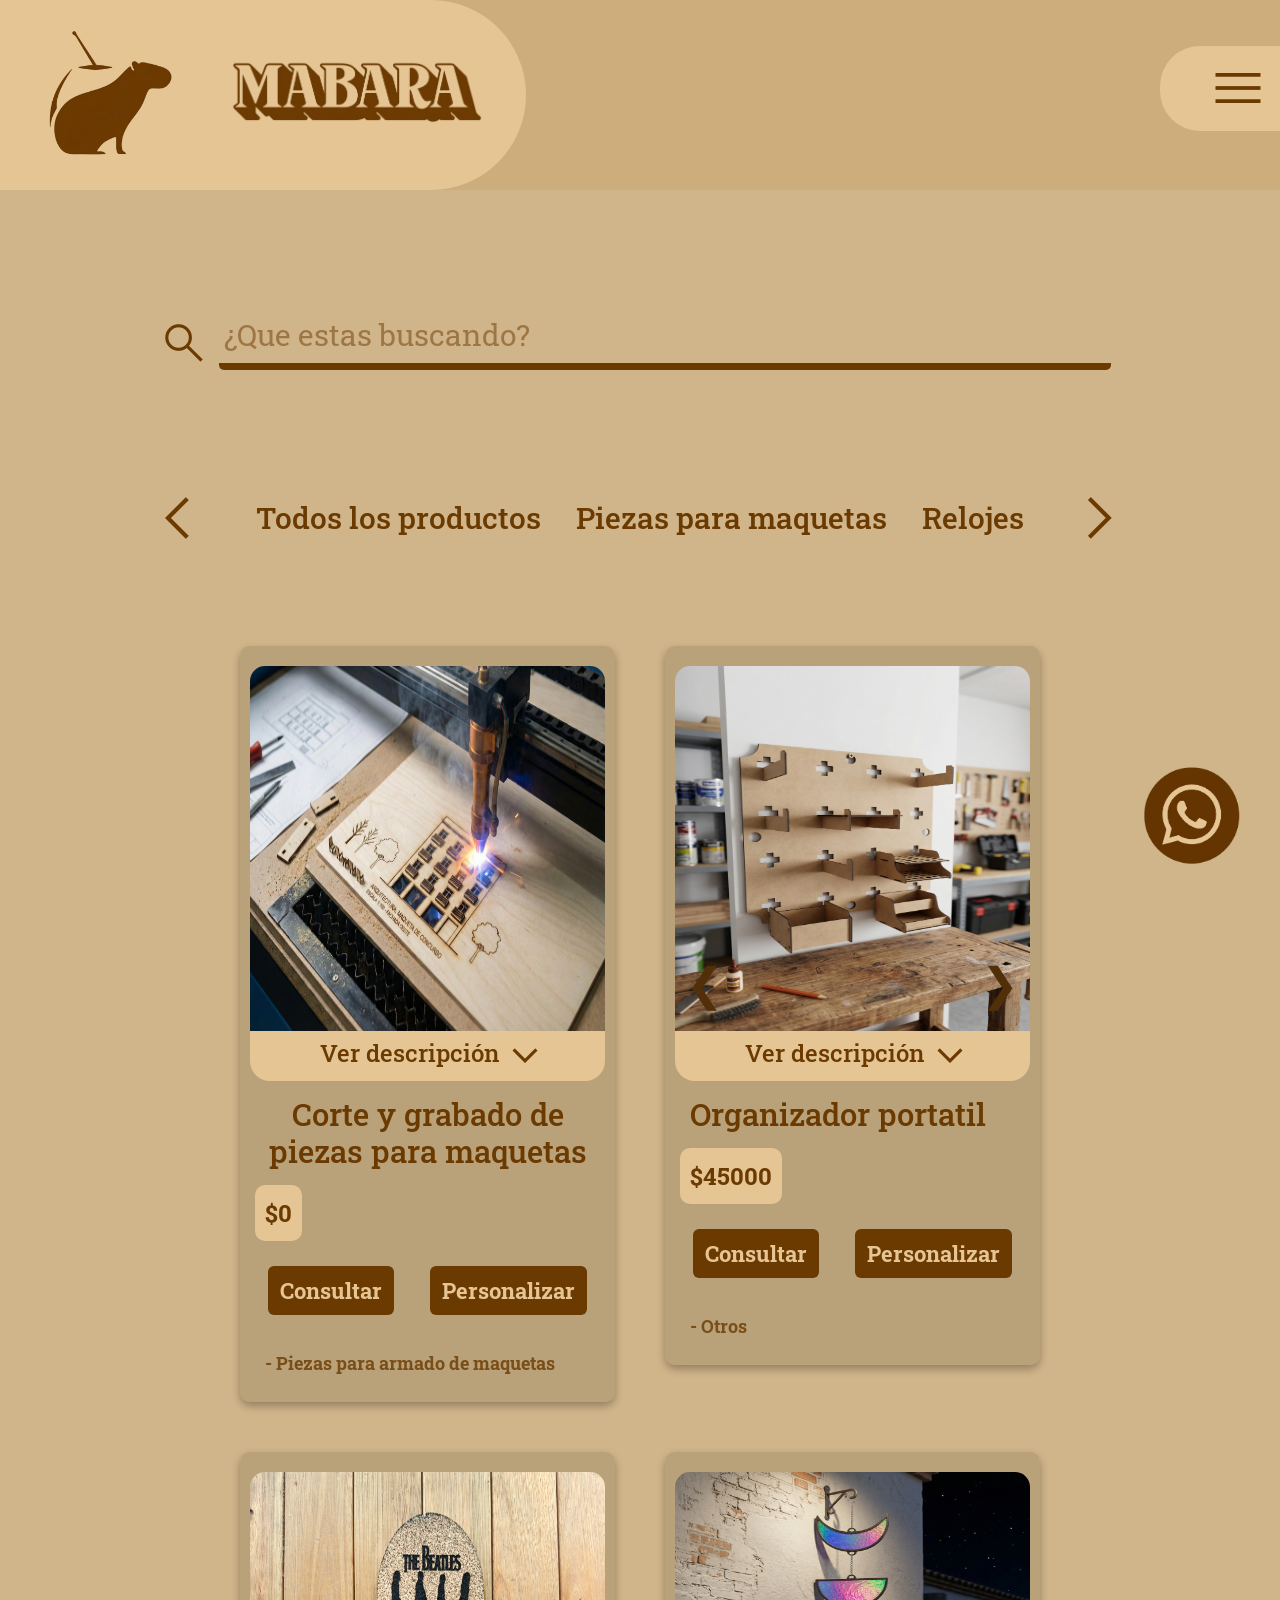
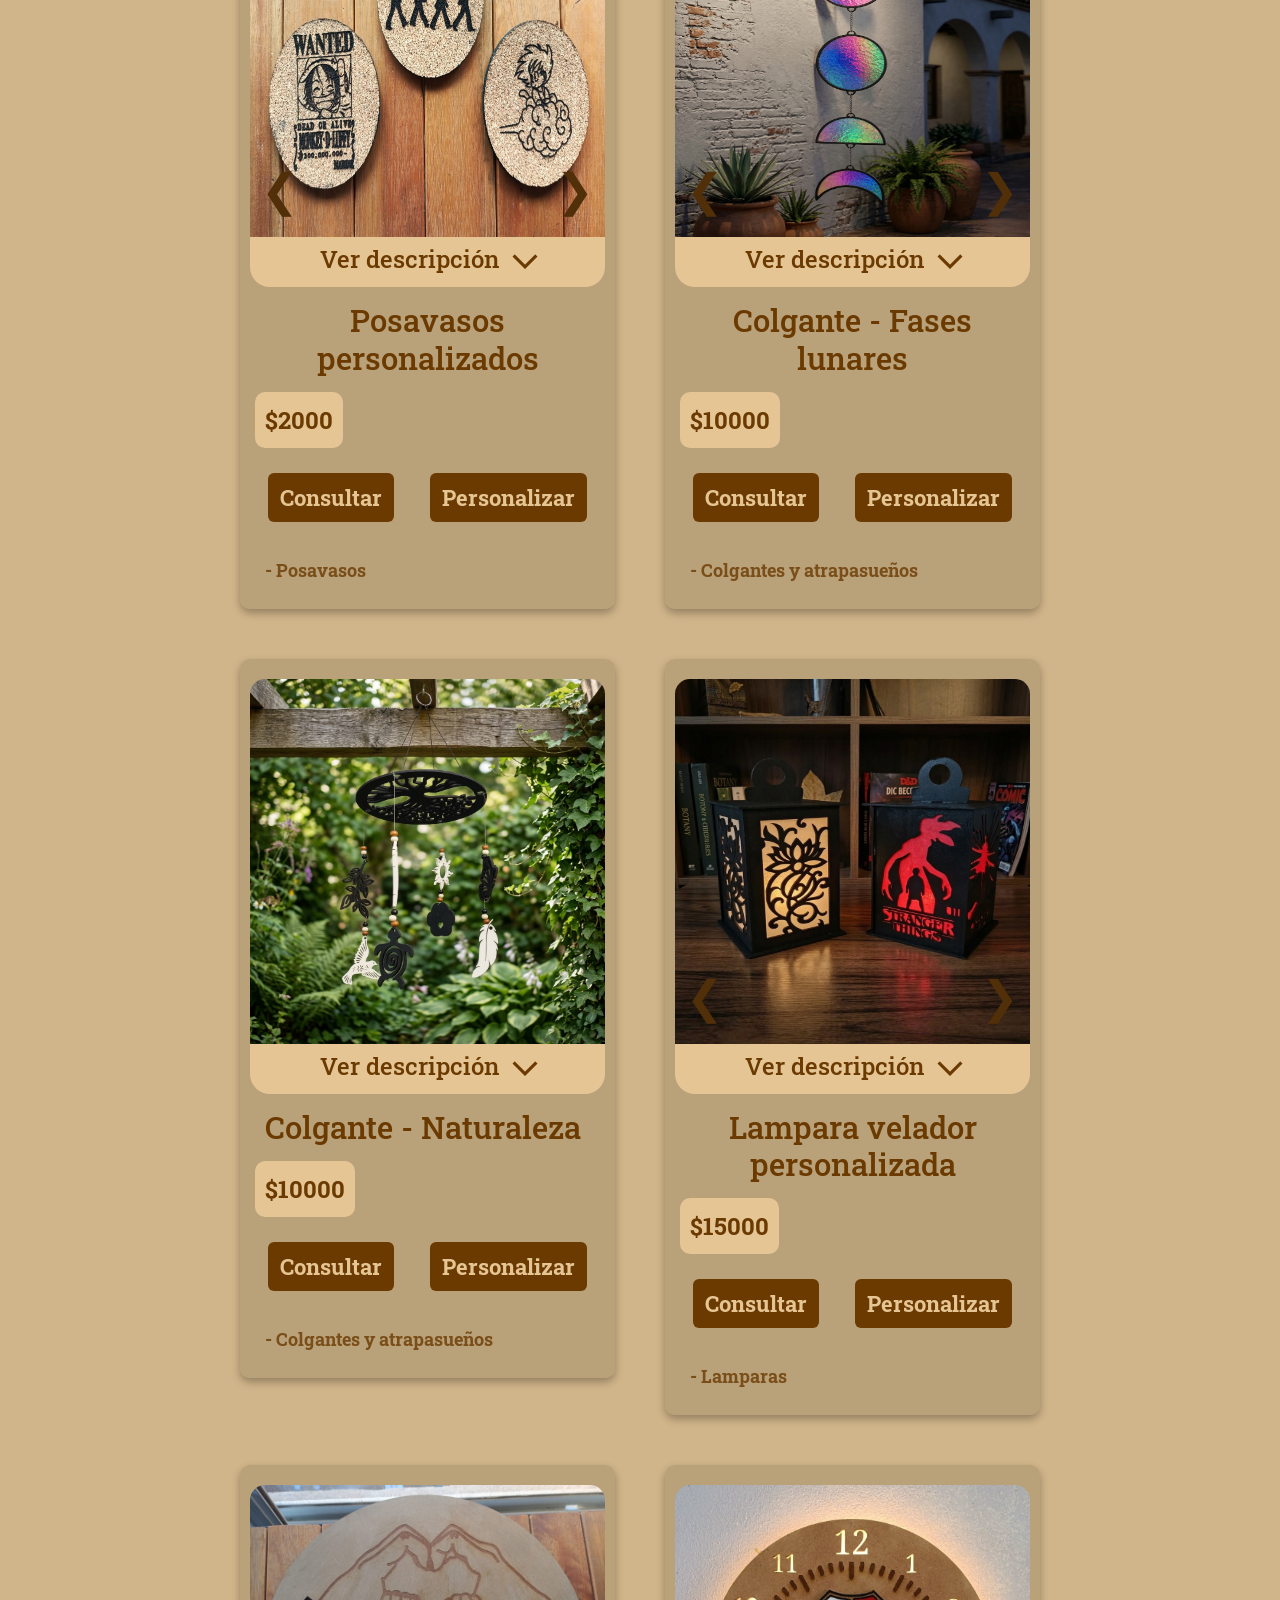
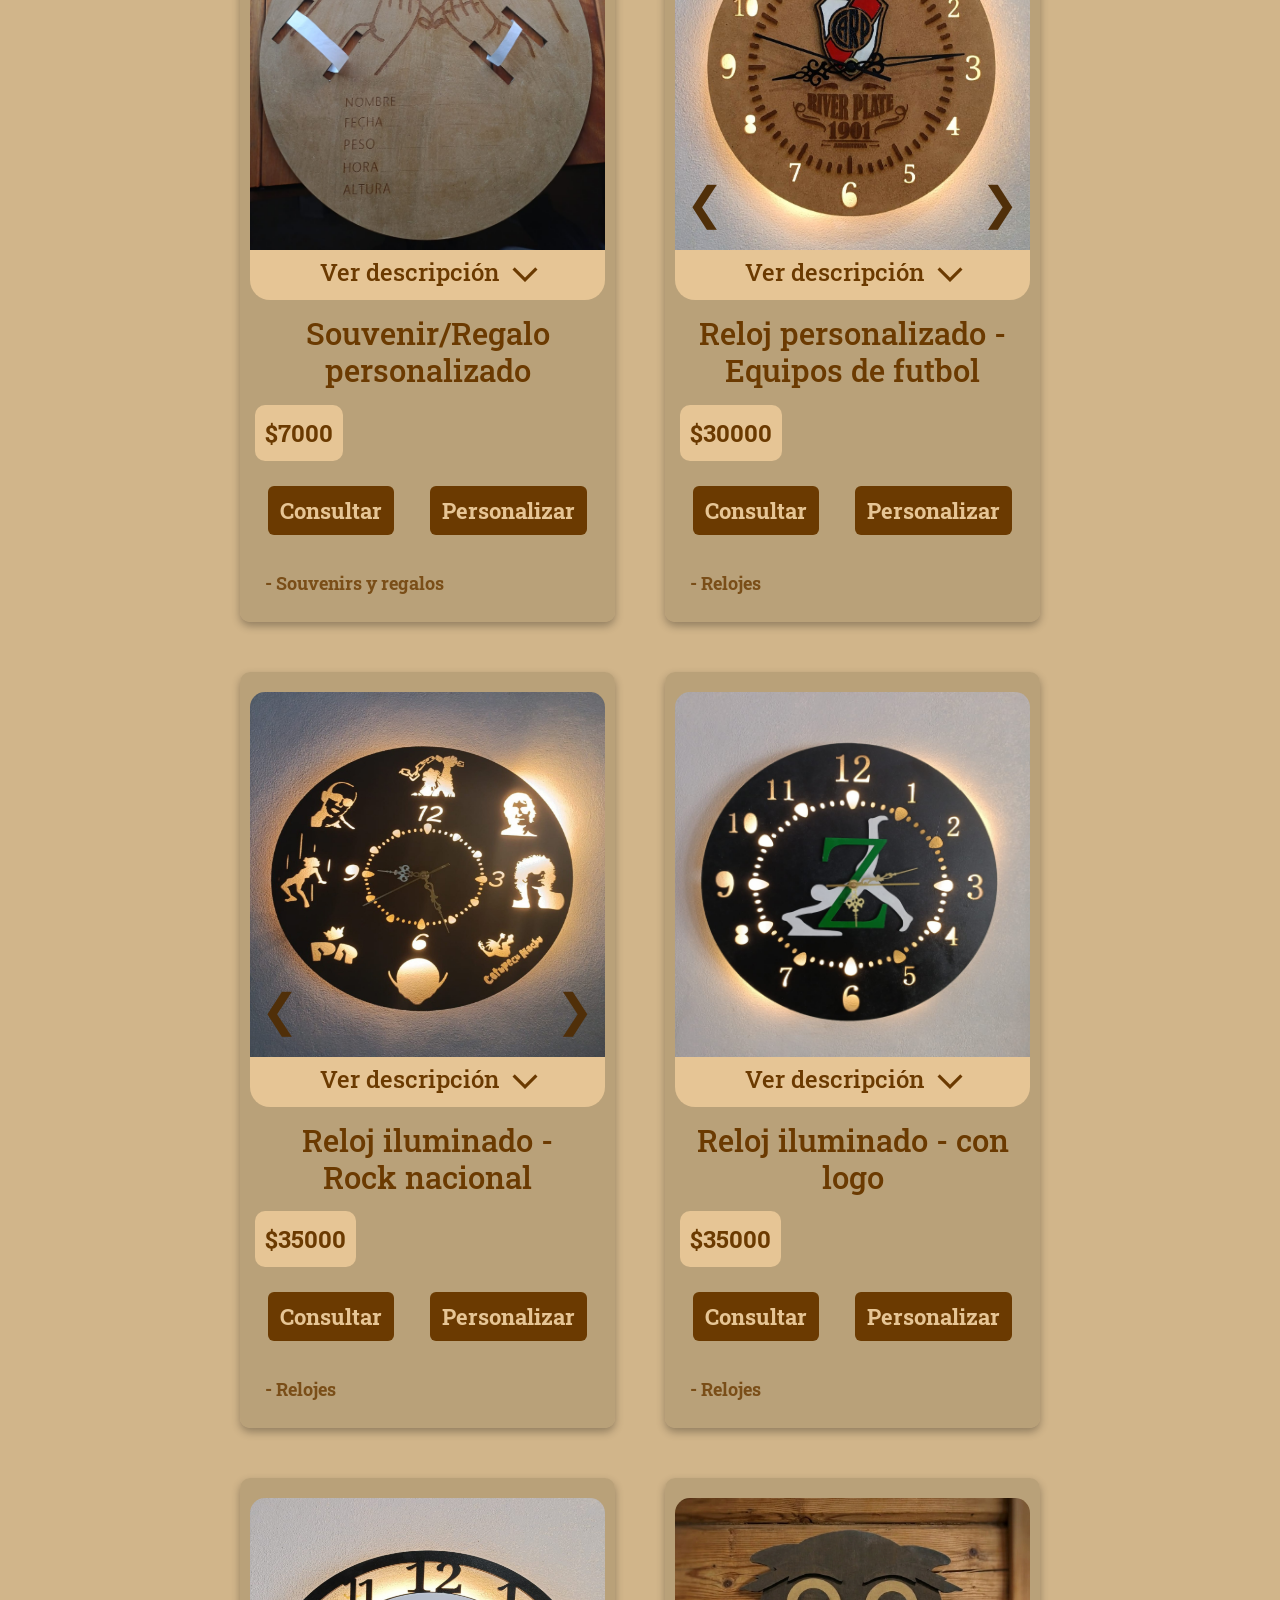
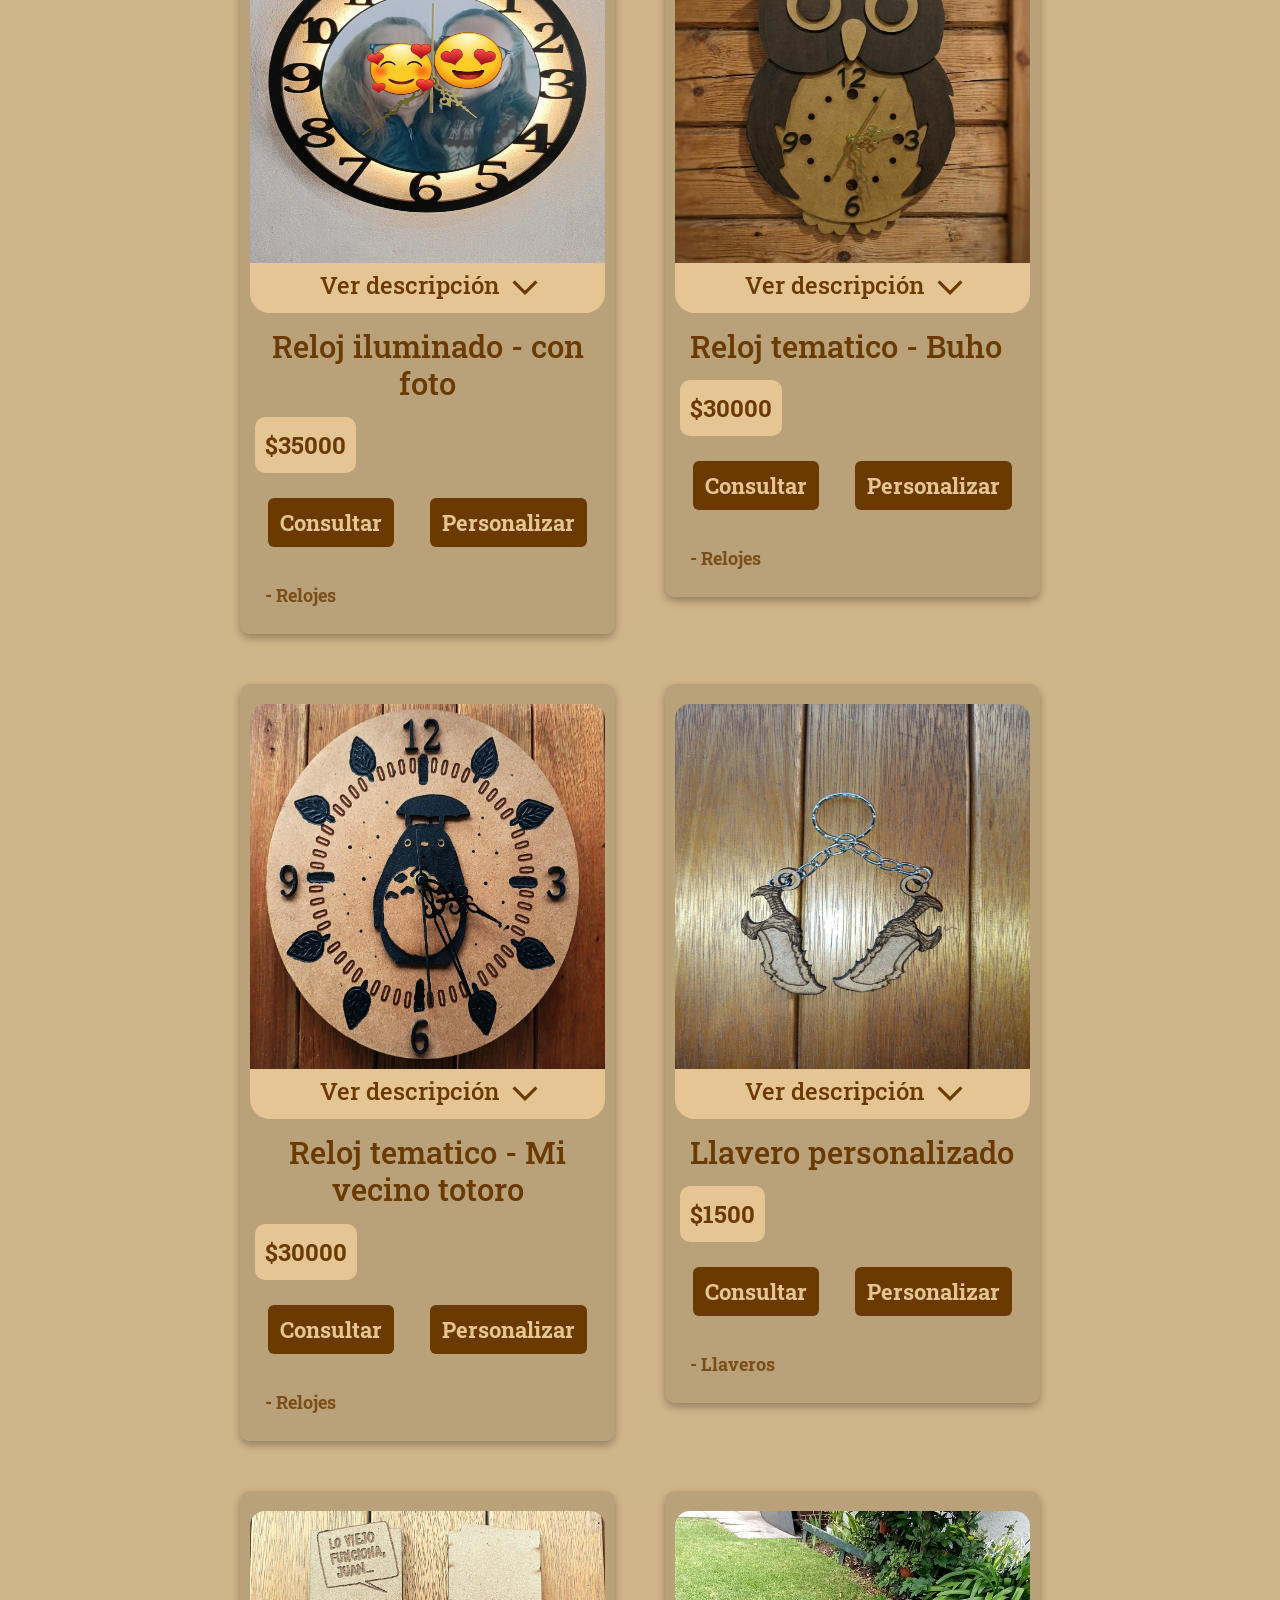
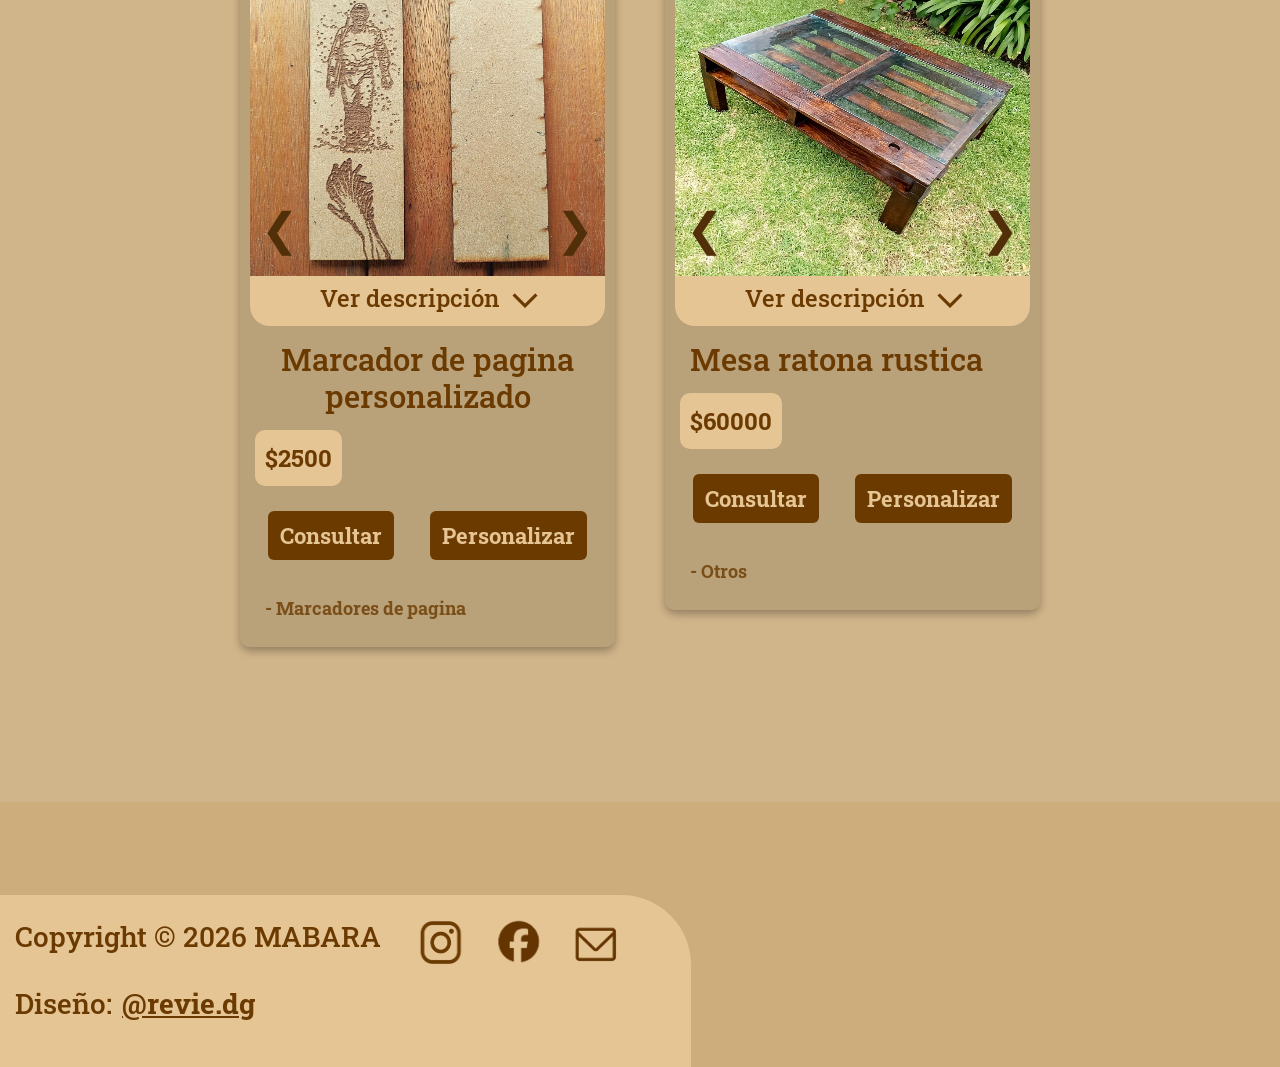
==== commit 7987c2c8: "Update index.html" ====
--- a/index.html
+++ b/index.html
@@ -21,12 +21,12 @@
     <header id="header">
         <nav>
             <div id="logoCapiNav">
-                <a href="/index.html">
-                    <img src="css/media/logoCapi.png" alt="logoCapi" id="logoCapi">
-                </a>
-
-                <a href="/index.html">
-                    <img src="css/media/logoTxt.png" alt="logoTxt" id="logoTxt">
+                <a href="./index.html">
+                    <img src="./css/media/logoCapi.png" alt="logoCapi" id="logoCapi">
+                </a>
+
+                <a href="./index.html">
+                    <img src="./css/media/logoTxt.png" alt="logoTxt" id="logoTxt">
                 </a>
             </div>
             <ul id="accesosNav">
--- a/css/style.css
+++ b/css/style.css
@@ -243,7 +243,11 @@
     object-fit: contain;
     /* Asegura que se vea la foto entera */
     margin: 0 auto;
+    /* Centrar */
+    padding: 20px;
     /* Padding más moderado */
+    border-radius: 60px !important;
+    /* Bordes un poco redondeados a la foto */
     padding: 70px;
 }
 
@@ -912,18 +916,6 @@
     font-weight: 600;
 }
 
-#modalDiv{
-    display: flex;
-    align-items: center;
-    justify-content: center;
-    position: relative;
-}
-
-#modalMenu{
-    width: 85%;
-    margin-left: 7%;
-}
-
 /* Celulares (pantallas de tamaño chico) */
 @media (min-width: 0px) and (max-width: 760px) {
     #redesNav {
@@ -1084,20 +1076,12 @@
     }
 
     #toTopIcon {
-        bottom: 130px;
-        right: 30px;
+        bottom: 70px;
+        right: 50px;
     }
 
     .whatsapp-float {
-        display: flex;
-        right: 25px;
-        width: 70px;
-        height: 80px;
-    }
-
-    .whatsapp-float img{
-        width: 110px;
-        height: 110px;
+        display: none;
     }
 
     #mainDivNosotros {
@@ -1141,7 +1125,7 @@
     }
 
     #tituloNos {
-        font-size: 35px !important;
+        font-size: 32px !important;
         text-align: center;
     }
 
@@ -1288,7 +1272,7 @@
     }
 
     #tituloNosDiv {
-        margin-top: 700px;
+        margin-top: 350px;
     }
 
     #tituloNos {
@@ -1304,7 +1288,6 @@
         display: flex;
     }
 }
-
 
 
 /* Pantallas grandes */
